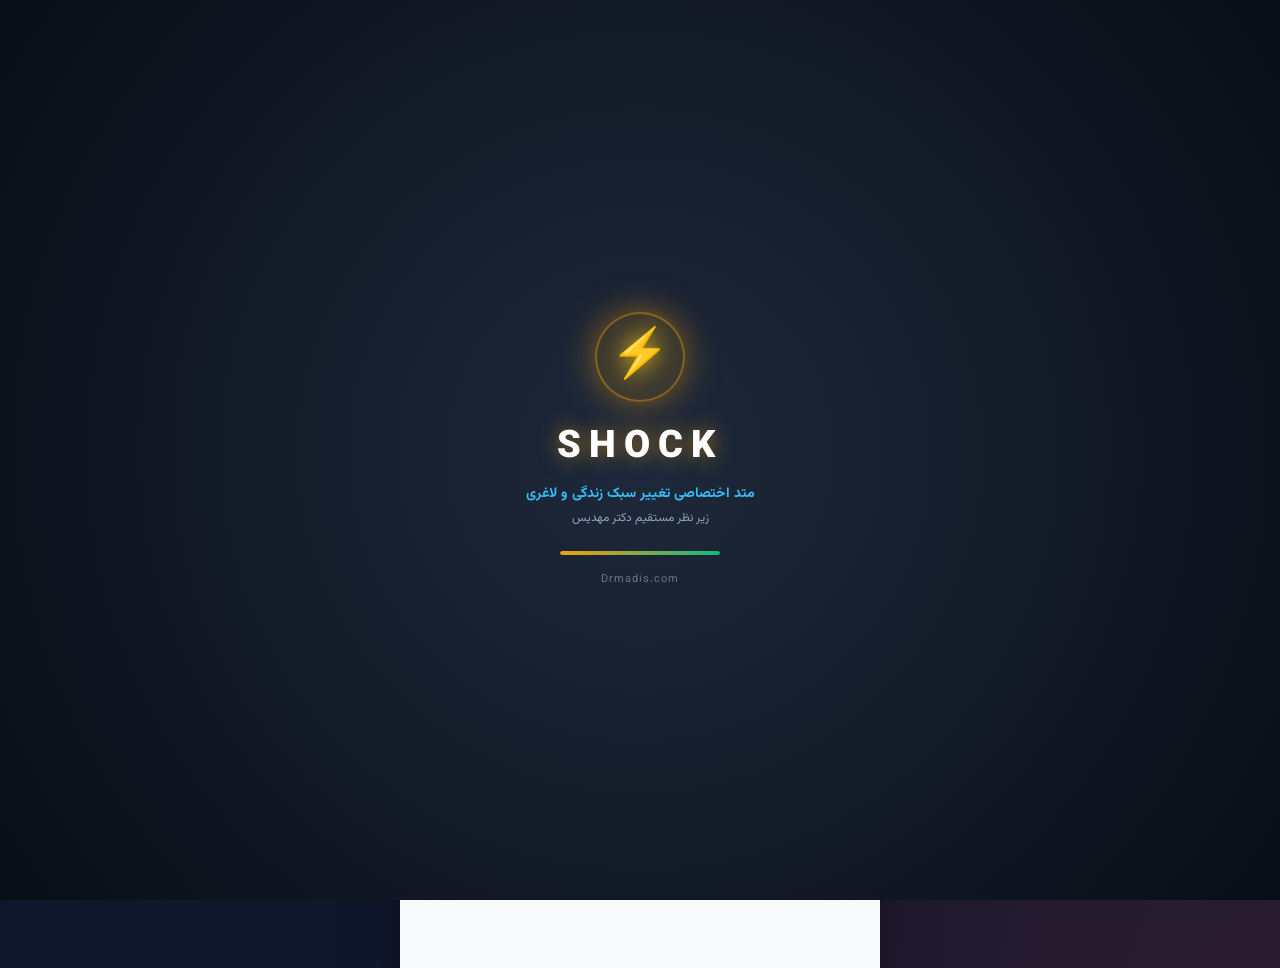
==== docs/index.html @ b29654d5 "first Demo Install" ====
<!DOCTYPE html>
<html lang="fa" dir="rtl">
<head>
  <meta charset="UTF-8">
  <meta name="viewport" content="width=device-width, initial-scale=1.0, maximum-scale=1.0, user-scalable=no">
  <title>Shock ⚡ | متد شوک لاغری دکتر مهدیس</title>
  <link rel="stylesheet" href="style.css">
  <link rel="manifest" href="manifest.json">
  <meta name="theme-color" content="#090d16">
  <meta name="apple-mobile-web-app-capable" content="yes">
  <meta name="apple-mobile-web-app-status-bar-style" content="black-translucent">
  <meta name="apple-mobile-web-app-title" content="Shock">
  <link rel="apple-touch-icon" href="icons/icon.svg">
  <link rel="icon" type="image/svg+xml" href="icons/icon.svg">
</head>
<body>

  <!-- Animated Splash Screen (Shock ⚡) -->
  <div id="splashScreen" class="splash-screen" onclick="dismissSplash()">
    <div class="splash-content">
      <div class="splash-bolt-glow">
        <div class="splash-bolt">⚡</div>
      </div>
      <h1 class="splash-title">SHOCK</h1>
      <p class="splash-subtitle">متد اختصاصی تغییر سبک زندگی و لاغری</p>
      <div class="splash-doctor">زیر نظر مستقیم دکتر مهدیس</div>
      
      <div class="splash-loader-bar">
        <div class="splash-loader-progress"></div>
      </div>
      <div class="splash-domain">Drmadis.com</div>
    </div>
  </div>

  <!-- Mock Push Notification Toast -->
  <div id="notifToast" class="notif-toast">
    <div class="notif-icon" id="notifIcon">⚡</div>
    <div>
      <div class="notif-title" id="notifTitle">یادآور متد شوک دکتر مهدیس</div>
      <div class="notif-body" id="notifBody">سلام عزیزم! ۱۵ دقیقه تا ناهار مونده، ۲ لیوان آب ولرم و ۴ دور تنفس مربعی یادت نره.</div>
    </div>
  </div>

  <div class="app-container">
    
    <!-- Top Header -->
    <header class="app-header">
      <div class="brand-wrapper">
        <div class="doctor-avatar-wrap" style="background: linear-gradient(135deg, #f59e0b, #10b981);">
          <div class="doctor-avatar" style="font-size: 22px; background: #090d16; color: #facc15;">⚡</div>
          <div class="online-dot"></div>
        </div>
        <div class="brand-text">
          <h1>متد شوک | دکتر مهدیس</h1>
          <p>Drmadis.com • لایف‌استایل و رژیم ۹۰ روزه</p>
        </div>
      </div>
      <div class="header-actions">
        <div class="streak-pill">
          <span>🔥</span>
          <span id="streakCount">۵ روز</span>
        </div>
        <a href="doctor.html" style="font-size: 11px; text-decoration: none; background: #090d16; color: #facc15; border: 1px solid #f59e0b; padding: 4px 8px; border-radius: 8px; font-weight: 700;">
          پنل پزشک ⚡
        </a>
      </div>
    </header>

    <!-- Main Views -->
    <main class="main-view">

      <!-- Install App Banner (PWA / Android) -->
      <div id="installAppBanner" style="display: none; background: linear-gradient(135deg, #090d16, #1e293b); border: 1px solid #f59e0b; color: white; padding: 12px 14px; border-radius: 14px; margin-bottom: 14px; align-items: center; justify-content: space-between; box-shadow: 0 4px 15px rgba(245, 158, 11, 0.2);">
        <div style="display: flex; align-items: center; gap: 10px;">
          <span style="font-size: 24px; filter: drop-shadow(0 0 6px #f59e0b);">⚡</span>
          <div>
            <div style="font-size: 13px; font-weight: 800; color: #fde047;">نصب اپلیکیشن Shock روی گوشی</div>
            <div style="font-size: 10px; opacity: 0.9;">دسترسی سریع، بدون نوار مرورگر و آفلاین</div>
          </div>
        </div>
        <button id="installAppBtn" style="background: linear-gradient(135deg, #f59e0b, #d97706); color: #090d16; border: none; padding: 7px 14px; border-radius: 8px; font-size: 12px; font-weight: 900; cursor: pointer; box-shadow: 0 2px 6px rgba(0,0,0,0.3);">
          نصب اپلیکیشن
        </button>
      </div>

      <!-- ================= TAB 1: TODAY'S PLAN (HABIT STACKING) ================= -->
      <section id="tab-today" class="tab-pane active">
        
        <!-- Day Selector Strip -->
        <div class="days-strip" id="daysStrip">
          <!-- Dynamically populated by JS -->
        </div>

        <!-- Technique Hero Card -->
        <div class="technique-hero">
          <div class="technique-tag">
            <span>✨ تکنیک روز <span id="currentDayNum">۱</span> از ۹۰</span>
            <span style="opacity: 0.6;">•</span>
            <span id="techniqueCategory">هیدراتاسیون و هضم</span>
          </div>
          <h2 class="technique-title" id="techniqueTitle">نوشیدن دو لیوان آب ولرم قبل از وعده اصلی</h2>
          
          <div class="doctor-quote-box">
            <span style="font-size: 16px; margin-left: 4px;">👩‍⚕️</span>
            <span id="doctorQuote">«سلام عزیزم، به سفر تغییر سبک زندگیت خیلی خوش اومدی! اولین تکنیک ساده‌ترین اما قدرتمندترین کاره: قبل از ناهار و شام دو لیوان آب بنوش تا معده آماده هضم سالم بشه.»</span>
          </div>

          <!-- Doctor Audio Player -->
          <div class="audio-card" id="audioCard">
            <button class="play-btn" id="playBtn" onclick="toggleAudio()">▶</button>
            <div class="waveform-mock">
              <div class="wave-bar"></div><div class="wave-bar"></div><div class="wave-bar"></div>
              <div class="wave-bar"></div><div class="wave-bar"></div><div class="wave-bar"></div>
              <div class="wave-bar"></div><div class="wave-bar"></div><div class="wave-bar"></div>
              <div class="wave-bar"></div><div class="wave-bar"></div><div class="wave-bar"></div>
              <div class="wave-bar"></div><div class="wave-bar"></div><div class="wave-bar"></div>
            </div>
            <div class="audio-time" id="audioTime">01:25</div>
          </div>
        </div>

        <!-- Habit Stacking Cumulative Checklist -->
        <div class="habit-stack-section">
          <div class="stack-header">
            <div class="stack-title">
              <span>🎯 وظایف انباشتی امروز</span>
            </div>
            <div class="stack-count" id="completedTasksRatio">۰ از ۱ انجام شده</div>
          </div>
          <p style="font-size: 12px; color: var(--text-muted); margin-bottom: 12px;">
            تکنیک‌های هر روز به روزهای قبل اضافه می‌شوند تا سبک زندگی ماندگار شکل بگیرد:
          </p>
          <div class="task-list" id="taskList">
            <!-- Dynamically populated tasks -->
          </div>
        </div>

        <!-- Water & Workout Trackers -->
        <div class="trackers-grid">
          <div class="tracker-card">
            <div class="tracker-header">
              <span class="tracker-name">💧 آب مصرفی</span>
              <span style="font-size: 11px; color: #0284c7;">هدف: ۸ لیوان</span>
            </div>
            <div class="tracker-val"><span id="waterCount">۳</span> / ۸ <small style="font-size: 12px; font-weight: normal;">لیوان</small></div>
            <div class="water-glasses" id="waterGlasses">
              <span class="glass-icon filled" onclick="setWater(1)">🥛</span>
              <span class="glass-icon filled" onclick="setWater(2)">🥛</span>
              <span class="glass-icon filled" onclick="setWater(3)">🥛</span>
              <span class="glass-icon" onclick="setWater(4)">🥛</span>
              <span class="glass-icon" onclick="setWater(5)">🥛</span>
              <span class="glass-icon" onclick="setWater(6)">🥛</span>
              <span class="glass-icon" onclick="setWater(7)">🥛</span>
              <span class="glass-icon" onclick="setWater(8)">🥛</span>
            </div>
            <button class="btn-sm-action" onclick="addWater()">+ نوشیدن یک لیوان دیگر</button>
          </div>

          <div class="tracker-card">
            <div class="tracker-header">
              <span class="tracker-name">🏃‍♀️ پیاده‌روی و تمرین</span>
              <span style="font-size: 11px; color: #16a34a;">هدف: ۳۰ دقیقه</span>
            </div>
            <div class="tracker-val"><span id="workoutMins">۲۰</span> / ۳۰ <small style="font-size: 12px; font-weight: normal;">دقیقه</small></div>
            <div style="background: #e2e8f0; height: 8px; border-radius: 4px; overflow: hidden; margin-bottom: 12px;">
              <div id="workoutProgressBar" style="width: 66%; height: 100%; background: #10b981; transition: width 0.3s;"></div>
            </div>
            <button class="btn-sm-action" onclick="addWorkout(10)">+ ثبت ۱۰ دقیقه ورزش</button>
          </div>
        </div>

        <!-- Homework & Task Card (If applicable for day) -->
        <div class="card" id="homeworkCard" style="display: none;">
          <div class="card-title">
            <span>📝 تکلیف تعاملی امروز</span>
            <span style="font-size: 11px; background: #fef3c7; color: #b45309; padding: 2px 8px; border-radius: 12px;">ارسال برای پزشک</span>
          </div>
          <p id="homeworkInstruction" style="font-size: 13px; color: var(--text-muted); line-height: 1.6; margin-bottom: 10px;"></p>
          <div class="form-group">
            <input type="text" id="homeworkInput" class="form-input" placeholder="پاسخ یا گزارش خود را اینجا بنویسید...">
          </div>
          <button class="btn-outline" onclick="submitHomework()">ارسال تکلیف برای خانم دکتر</button>
        </div>

      </section>

      <!-- ================= TAB 2: WAITING ROOM (6-24 HOURS) ================= -->
      <section id="tab-waiting" class="tab-pane">
        <div class="waiting-room-hero">
          <div style="font-size: 40px; margin-bottom: 8px;">🔬</div>
          <h2 style="font-size: 18px; font-weight: 800;">پرونده شما در صف بررسی خانم دکتر است</h2>
          <p style="font-size: 13px; opacity: 0.9; margin-top: 6px; line-height: 1.6;">
            برخلاف رژیم‌های رباتیک و بی‌کیفیت، رژیم اختصاصی شما بر اساس جواب آزمایش و ویژگی‌های هورمونی توسط شخص خانم دکتر تنظیم می‌شود.
          </p>
          
          <div class="waiting-clock" id="countdownClock">18:42:15</div>
          <div style="font-size: 12px; opacity: 0.85;">زمان تقریبی تا آماده‌سازی کامل رژیم غذایی و ورزشی</div>

          <div class="doctor-inspect-steps">
            <div class="step-indicator done">
              <div class="step-bullet">✓</div>
              <span>دریافت مشخصات بیومتریک و سابقه پزشکی</span>
            </div>
            <div class="step-indicator done">
              <div class="step-bullet">✓</div>
              <span>بررسی برگه آزمایش خون و فاکتورهای تیروئید و قند</span>
            </div>
            <div class="step-indicator active">
              <div class="step-bullet">⚙</div>
              <span>آنالیز عکس‌های قبل و فرم بدنی توسط پزشک</span>
            </div>
            <div class="step-indicator">
              <div class="step-bullet">⏳</div>
              <span>محاسبه دقیق درشت‌مغذی‌ها و تنظیم پلن غذایی اختصاصی</span>
            </div>
            <div class="step-indicator">
              <div class="step-bullet">⏳</div>
              <span>تایید نهایی و بارگذاری در پنل مراجع</span>
            </div>
          </div>
        </div>

        <div class="card">
          <div class="card-title">تست سریع در دمو (ویژه بررسی کارفرما)</div>
          <p style="font-size: 13px; color: var(--text-muted); line-height: 1.6; margin-bottom: 12px;">
            برای اینکه بتوانید فوراً خروجی تایید پزشک را تست کنید، می‌توانید از این دکمه شبیه‌ساز استفاده کنید:
          </p>
          <button class="btn-primary" onclick="simulateDoctorApproval()">
            ⚡ شبیه‌سازی تایید فوری رژیم توسط خانم دکتر
          </button>
        </div>
      </section>

      <!-- ================= TAB 3: MEDICAL INTAKE & 360 PHOTOS ================= -->
      <section id="tab-intake" class="tab-pane">
        <div class="card">
          <div class="card-title">
            <span>📋 پرونده پزشکی و آنالیز سلامت</span>
            <span style="font-size: 11px; color: var(--primary);">زیر نظر پزشک</span>
          </div>

          <form id="intakeForm" onsubmit="saveIntake(event)">
            <div style="display: grid; grid-template-columns: 1fr 1fr; gap: 10px;">
              <div class="form-group">
                <label class="form-label">قد (سانتی‌متر)</label>
                <input type="number" id="userHeight" class="form-input" value="168" required>
              </div>
              <div class="form-group">
                <label class="form-label">وزن فعلی (کیلوگرم)</label>
                <input type="number" id="userWeight" class="form-input" value="78" required>
              </div>
            </div>

            <div style="display: grid; grid-template-columns: 1fr 1fr; gap: 10px;">
              <div class="form-group">
                <label class="form-label">سن</label>
                <input type="number" id="userAge" class="form-input" value="31" required>
              </div>
              <div class="form-group">
                <label class="form-label">وزن هدف (کیلوگرم)</label>
                <input type="number" id="userTargetWeight" class="form-input" value="62" required>
              </div>
            </div>

            <div class="form-group">
              <label class="form-label">وضعیت چرخه قاعدگی بانوان</label>
              <select id="userMenstrual" class="form-select">
                <option value="regular">کاملاً منظم (۲۸ تا ۳۰ روزه)</option>
                <option value="irregular">نامنظم / با تاخیر</option>
                <option value="pco">دارای تنبلی تخمدان (PCOS)</option>
                <option value="menopause">یائسگی</option>
                <option value="male">مراجع آقا هستم</option>
              </select>
            </div>

            <div class="form-group">
              <label class="form-label">سابقه بیماری‌ها و حساسیت‌ها</label>
              <input type="text" id="userConditions" class="form-input" value="کم‌کاری تیروئید خفیف (لووتیروکسین)، بدون آلرژی غذایی">
            </div>

            <!-- Blood Test Upload -->
            <div class="form-group">
              <label class="form-label">💉 آپلود برگه آزمایش خون (الزامی جهت بررسی پزشک)</label>
              <div class="upload-zone" onclick="document.getElementById('bloodTestFile').click()">
                <div style="font-size: 28px; margin-bottom: 4px;">📑</div>
                <div style="font-size: 13px; font-weight: 700; color: var(--primary);">انتخاب تصویر یا فایل PDF آزمایش</div>
                <div style="font-size: 11px; color: var(--text-muted); margin-top: 4px;" id="bloodTestFilename">فایل بارگذاری شده: Azmayesh-Khon-Tir98.pdf (تایید شده)</div>
                <input type="file" id="bloodTestFile" style="display: none;" onchange="handleBloodTestUpload(event)">
              </div>
            </div>

            <!-- 360 Degree Progress Photos (4 Angles) -->
            <div class="form-group">
              <label class="form-label">📸 تصاویر وضعیت بدنی (۴ زاویه روبرو، پشت و نیم‌رخ‌ها)</label>
              <p style="font-size: 11px; color: var(--text-muted); margin-bottom: 8px;">
                این تصاویر صرفاً توسط خانم دکتر برای ارزیابی افتادگی و چربی موضعی مشاهده شده و کاملاً محرمانه است.
              </p>
              
              <div class="angles-grid">
                <div class="angle-box">
                  <div class="angle-title">۱. نمای روبرو (Front)</div>
                  <div class="angle-preview" onclick="selectAnglePhoto('front')">
                    <span id="preview-front">🧍‍♀️</span>
                  </div>
                </div>

                <div class="angle-box">
                  <div class="angle-title">۲. نیم‌رخ راست (Right)</div>
                  <div class="angle-preview" onclick="selectAnglePhoto('right')">
                    <span id="preview-right">🧍‍♀️</span>
                  </div>
                </div>

                <div class="angle-box">
                  <div class="angle-title">۳. نمای پشت (Back)</div>
                  <div class="angle-preview" onclick="selectAnglePhoto('back')">
                    <span id="preview-back">🧍‍♀️</span>
                  </div>
                </div>

                <div class="angle-box">
                  <div class="angle-title">۴. نیم‌رخ چپ (Left)</div>
                  <div class="angle-preview" onclick="selectAnglePhoto('left')">
                    <span id="preview-left">🧍‍♀️</span>
                  </div>
                </div>
              </div>
            </div>

            <button type="submit" class="btn-primary" style="margin-top: 14px;">
              💾 ذخیره پرونده و ارسال برای خانم دکتر
            </button>
          </form>
        </div>
      </section>

      <!-- ================= TAB 4: FOLLOW-UP SIMULATOR ================= -->
      <section id="tab-followup" class="tab-pane">
        <div class="card">
          <div class="card-title">
            <span>🔔 موتور فالوآپ و پیگیری هوشمند</span>
            <span style="font-size: 11px; color: #10b981;">نرخ پایبندی: ۹۳٪</span>
          </div>
          <p style="font-size: 13px; color: var(--text-muted); line-height: 1.6; margin-bottom: 14px;">
            همانطور که کارفرمای محترم تاکید کردند، عامل اصلی نتیجه‌گیری افراد در رژیم «فالوآپ و یادآوری منظم» است. در اینجا نمونه نوتیفیکیشن‌های روزانه طراحی شده را امتحان کنید:
          </p>

          <div style="display: flex; flex-direction: column; gap: 10px;">
            <button class="btn-outline" onclick="triggerMockNotification('water')">
              💧 شبیه‌ساز نوتیفیکیشن: «آب قبل از غذا رو خوردی؟»
            </button>
            <button class="btn-outline" onclick="triggerMockNotification('breath')">
              🧘‍♀️ شبیه‌ساز نوتیفیکیشن: «۴ دور تنفس مربعی برای آرامش»
            </button>
            <button class="btn-outline" onclick="triggerMockNotification('workout')">
              👟 شبیه‌ساز نوتیفیکیشن: «وقت ۲۰ دقیقه پیاده‌روی شادابه»
            </button>
            <button class="btn-outline" onclick="triggerMockNotification('cbt')">
              📝 شبیه‌ساز نوتیفیکیشن: «جدول مزایای لاغریت رو امروز خوندی؟»
            </button>
          </div>
        </div>

        <div class="card">
          <div class="card-title">تنظیمات کانال‌های اطلاع‌رسانی</div>
          <div style="display: flex; flex-direction: column; gap: 10px; font-size: 13px;">
            <label style="display: flex; align-items: center; gap: 8px;">
              <input type="checkbox" checked> دریافت پیامک سریع در صورت بسته بودن اپلیکیشن
            </label>
            <label style="display: flex; align-items: center; gap: 8px;">
              <input type="checkbox" checked> نوتیفیکیشن پوش مرورگر (Web Push)
            </label>
            <label style="display: flex; align-items: center; gap: 8px;">
              <input type="checkbox" checked> یادآوری ویس‌های انگیزشی صبحگاهی خانم دکتر
            </label>
          </div>
        </div>
      </section>

      <!-- ================= TAB 5: GAMIFICATION ================= -->
      <section id="tab-rewards" class="tab-pane">
        <div class="card" style="background: linear-gradient(135deg, #f59e0b, #d97706); color: white;">
          <div style="display: flex; justify-content: space-between; align-items: center;">
            <div>
              <div style="font-size: 12px; opacity: 0.9;">سطح انگیزه و سلامت شما</div>
              <div style="font-size: 20px; font-weight: 900; margin-top: 4px;">رهروی پراراده (سطح ۲)</div>
            </div>
            <div style="font-size: 36px;">🏆</div>
          </div>
          <div style="margin-top: 14px; background: rgba(0, 0, 0, 0.2); padding: 8px 12px; border-radius: 8px; font-size: 12px;">
            امتیاز فعلی شما: <strong id="userTotalXp">۳۵۰</strong> امتیاز (۱۵۰ امتیاز تا باز شدن مدال بعدی)
          </div>
        </div>

        <div class="card">
          <div class="card-title">نشان‌های افتخار و دستاوردها</div>
          <div class="badges-grid">
            <div class="badge-card unlocked">
              <div class="badge-icon">💧</div>
              <div class="badge-name">سفیر آب</div>
              <div class="badge-status">کسب شده ✓</div>
            </div>
            <div class="badge-card unlocked">
              <div class="badge-icon">🧘‍♀️</div>
              <div class="badge-name">تنفس آرام</div>
              <div class="badge-status">کسب شده ✓</div>
            </div>
            <div class="badge-card unlocked">
              <div class="badge-icon">🥗</div>
              <div class="badge-name">بشقاب سبز</div>
              <div class="badge-status">کسب شده ✓</div>
            </div>
            <div class="badge-card">
              <div class="badge-icon">🪑</div>
              <div class="badge-name">تمرکز نشسته</div>
              <div class="badge-status">در حال تکمیل</div>
            </div>
            <div class="badge-card">
              <div class="badge-icon">📝</div>
              <div class="badge-name">کارت مزایا</div>
              <div class="badge-status">قفل در روز ۵</div>
            </div>
            <div class="badge-card">
              <div class="badge-icon">🏅</div>
              <div class="badge-name">هفته اول طلایی</div>
              <div class="badge-status">قفل در روز ۷</div>
            </div>
          </div>
        </div>
      </section>

      <!-- ================= TAB 6: FRIENDLY CHAT ================= -->
      <section id="tab-chat" class="tab-pane">
        <div class="chat-window">
          <div style="padding: 10px 14px; background: white; border-bottom: 1px solid var(--border); display: flex; align-items: center; gap: 10px;">
            <div style="width: 32px; height: 32px; border-radius: 50%; background: #e0f2fe; display: flex; align-items: center; justify-content: center; font-size: 16px;">👩‍⚕️</div>
            <div>
              <div style="font-size: 13px; font-weight: 700;">دستیار و مشاور خانم دکتر</div>
              <div style="font-size: 10px; color: #10b981;">پاسخگوی شما مثل یک دوست صمیمی</div>
            </div>
          </div>

          <div class="chat-messages" id="chatMessages">
            <div class="chat-bubble doctor">
              سلام دوست من! خسته نباشی. من و خانم دکتر اینجاییم تا هر سوال یا چالشی توی رژیم و تکنیک‌های روزت داری رو با هم حل کنیم. امروز چطور پیش رفت؟
            </div>
            <div class="chat-bubble user">
              سلام خانم دکتر، تکنیک تنفس مربعی قبل از ناهار واقعا استرسم رو کم کرد. فقط سر کار گاهی یادم میره آب بخورم.
            </div>
            <div class="chat-bubble doctor">
              آفرین به همتت! دقیقاً به همین خاطر روی گوشیت نوتیف یادآوری فرستادیم. بطری آب رو همیشه روی میز جلو چشمت بذار تا عادتت تثبیت بشه. عکس ناهارت رو هم بفرست تا بشقابت رو ببینم ❤️
            </div>
          </div>

          <div class="chat-input-bar">
            <input type="text" id="chatInput" class="chat-input" placeholder="پیام یا سوالت رو اینجا بنویس..." onkeypress="handleChatEnter(event)">
            <button class="chat-send-btn" onclick="sendChatMessage()">➤</button>
          </div>
        </div>
      </section>

    </main>

    <!-- Bottom Navigation Bar -->
    <nav class="app-nav">
      <button class="nav-item active" onclick="switchTab('tab-today', this)">
        <span class="icon">🏠</span>
        <span>برنامه امروز</span>
      </button>
      <button class="nav-item" onclick="switchTab('tab-waiting', this)">
        <span class="icon">⏳</span>
        <span>صف پزشک</span>
        <span class="nav-badge"></span>
      </button>
      <button class="nav-item" onclick="switchTab('tab-intake', this)">
        <span class="icon">📋</span>
        <span>پرونده سلامت</span>
      </button>
      <button class="nav-item" onclick="switchTab('tab-followup', this)">
        <span class="icon">🔔</span>
        <span>فالوآپ‌ها</span>
      </button>
      <button class="nav-item" onclick="switchTab('tab-rewards', this)">
        <span class="icon">🏆</span>
        <span>دستاوردها</span>
      </button>
      <button class="nav-item" onclick="switchTab('tab-chat', this)">
        <span class="icon">💬</span>
        <span>چت همراه</span>
      </button>
    </nav>

  </div>

  <script src="app.js"></script>
</body>
</html>
---- docs/style.css ----
/* Modern Clinical Wellness Design System - Persian RTL Mobile & Desktop */
@import url('https://fonts.googleapis.com/css2?family=Vazirmatn:wght@300;400;500;600;700;800;900&display=swap');

:root {
  --primary: #0d9488;
  --primary-dark: #0f766e;
  --primary-light: #ccfbf1;
  --accent: #f43f5e;
  --accent-light: #ffe4e6;
  --gold: #f59e0b;
  --gold-light: #fef3c7;
  --bg-main: #f8fafc;
  --surface: #ffffff;
  --surface-alt: #f1f5f9;
  --text-main: #0f172a;
  --text-muted: #64748b;
  --text-light: #94a3b8;
  --border: #e2e8f0;
  --shadow-sm: 0 1px 2px 0 rgb(0 0 0 / 0.05);
  --shadow-md: 0 4px 6px -1px rgb(0 0 0 / 0.1), 0 2px 4px -2px rgb(0 0 0 / 0.1);
  --shadow-lg: 0 10px 15px -3px rgb(0 0 0 / 0.1), 0 4px 6px -4px rgb(0 0 0 / 0.1);
  --shadow-glow: 0 10px 25px -5px rgba(13, 148, 136, 0.25);
  --radius-sm: 8px;
  --radius-md: 14px;
  --radius-lg: 20px;
  --radius-full: 9999px;
  --transition: all 0.25s cubic-bezier(0.4, 0, 0.2, 1);
}

* {
  box-sizing: border-box;
  margin: 0;
  padding: 0;
  font-family: 'Vazirmatn', -apple-system, BlinkMacSystemFont, 'Segoe UI', Roboto, sans-serif;
  -webkit-tap-highlight-color: transparent;
}

body {
  direction: rtl;
  background: #0f172a;
  color: var(--text-main);
  min-height: 100vh;
  display: flex;
  justify-content: center;
  align-items: stretch;
  background-image: radial-gradient(at 0% 0%, rgba(13, 148, 136, 0.18) 0px, transparent 50%),
                    radial-gradient(at 100% 100%, rgba(244, 63, 94, 0.12) 0px, transparent 50%);
}

/* App Container (Smartphone Frame on Desktop, Full on Mobile) */
.app-container {
  width: 100%;
  max-width: 480px;
  background: var(--bg-main);
  min-height: 100vh;
  display: flex;
  flex-direction: column;
  position: relative;
  box-shadow: 0 25px 50px -12px rgba(0, 0, 0, 0.5);
  overflow-x: hidden;
}

/* Header */
.app-header {
  background: var(--surface);
  padding: 16px 20px;
  display: flex;
  align-items: center;
  justify-content: space-between;
  border-bottom: 1px solid var(--border);
  position: sticky;
  top: 0;
  z-index: 50;
  backdrop-filter: blur(10px);
  background-color: rgba(255, 255, 255, 0.95);
}

.brand-wrapper {
  display: flex;
  align-items: center;
  gap: 12px;
}

.doctor-avatar-wrap {
  position: relative;
  width: 46px;
  height: 46px;
  border-radius: var(--radius-full);
  background: linear-gradient(135deg, var(--primary), var(--accent));
  padding: 2px;
}

.doctor-avatar {
  width: 100%;
  height: 100%;
  border-radius: var(--radius-full);
  background: #ffffff;
  display: flex;
  align-items: center;
  justify-content: center;
  font-size: 22px;
  overflow: hidden;
}

.doctor-avatar img {
  width: 100%;
  height: 100%;
  object-fit: cover;
}

.online-dot {
  position: absolute;
  bottom: 0;
  right: 0;
  width: 12px;
  height: 12px;
  background: #10b981;
  border: 2px solid white;
  border-radius: var(--radius-full);
}

.brand-text h1 {
  font-size: 15px;
  font-weight: 800;
  color: var(--text-main);
}

.brand-text p {
  font-size: 11px;
  color: var(--primary);
  font-weight: 600;
}

.header-actions {
  display: flex;
  align-items: center;
  gap: 8px;
}

.streak-pill {
  display: flex;
  align-items: center;
  gap: 6px;
  background: var(--gold-light);
  color: #b45309;
  padding: 6px 12px;
  border-radius: var(--radius-full);
  font-size: 12px;
  font-weight: 700;
  box-shadow: var(--shadow-sm);
}

/* Navigation Tabs */
.app-nav {
  position: fixed;
  bottom: 0;
  width: 100%;
  max-width: 480px;
  background: var(--surface);
  border-top: 1px solid var(--border);
  display: flex;
  justify-content: space-around;
  padding: 8px 10px 14px;
  z-index: 50;
  box-shadow: 0 -4px 12px rgba(0, 0, 0, 0.05);
}

.nav-item {
  display: flex;
  flex-direction: column;
  align-items: center;
  gap: 4px;
  background: none;
  border: none;
  color: var(--text-muted);
  font-size: 11px;
  font-weight: 600;
  cursor: pointer;
  padding: 6px 10px;
  border-radius: var(--radius-md);
  transition: var(--transition);
  position: relative;
}

.nav-item .icon {
  font-size: 20px;
  transition: var(--transition);
}

.nav-item.active {
  color: var(--primary);
}

.nav-item.active .icon {
  transform: translateY(-2px) scale(1.1);
}

.nav-badge {
  position: absolute;
  top: 4px;
  left: 8px;
  width: 8px;
  height: 8px;
  background: var(--accent);
  border-radius: var(--radius-full);
}

/* Main Content Area */
.main-view {
  flex: 1;
  padding: 16px 18px 90px;
  overflow-y: auto;
}

.tab-pane {
  display: none;
  animation: fadeIn 0.3s ease-out;
}

.tab-pane.active {
  display: block;
}

@keyframes fadeIn {
  from { opacity: 0; transform: translateY(6px); }
  to { opacity: 1; transform: translateY(0); }
}

/* Card Components */
.card {
  background: var(--surface);
  border-radius: var(--radius-lg);
  padding: 18px;
  margin-bottom: 16px;
  border: 1px solid var(--border);
  box-shadow: var(--shadow-sm);
  transition: var(--transition);
}

.card:hover {
  box-shadow: var(--shadow-md);
}

.card-title {
  font-size: 15px;
  font-weight: 800;
  color: var(--text-main);
  display: flex;
  align-items: center;
  justify-content: space-between;
  margin-bottom: 12px;
}

/* Day Selector Strip */
.days-strip {
  display: flex;
  gap: 10px;
  overflow-x: auto;
  padding: 6px 2px 14px;
  scrollbar-width: none;
}

.days-strip::-webkit-scrollbar {
  display: none;
}

.day-chip {
  flex: 0 0 62px;
  background: var(--surface);
  border: 1px solid var(--border);
  border-radius: var(--radius-md);
  padding: 10px 4px;
  text-align: center;
  cursor: pointer;
  transition: var(--transition);
  box-shadow: var(--shadow-sm);
}

.day-chip .chip-label {
  font-size: 11px;
  color: var(--text-muted);
  display: block;
}

.day-chip .chip-num {
  font-size: 18px;
  font-weight: 800;
  color: var(--text-main);
  margin-top: 2px;
  display: block;
}

.day-chip.active {
  background: var(--primary);
  border-color: var(--primary);
  color: white;
  box-shadow: var(--shadow-glow);
  transform: translateY(-2px);
}

.day-chip.active .chip-label,
.day-chip.active .chip-num {
  color: white;
}

.day-chip.completed .chip-num {
  color: #10b981;
}

/* Voice & Technique Hero Card */
.technique-hero {
  background: linear-gradient(145deg, #0f766e, #134e4a);
  color: white;
  border-radius: var(--radius-lg);
  padding: 20px;
  margin-bottom: 18px;
  position: relative;
  overflow: hidden;
  box-shadow: var(--shadow-glow);
}

.technique-hero::after {
  content: '';
  position: absolute;
  top: -40px;
  left: -40px;
  width: 140px;
  height: 140px;
  background: rgba(255, 255, 255, 0.08);
  border-radius: var(--radius-full);
}

.technique-tag {
  display: inline-flex;
  align-items: center;
  gap: 6px;
  background: rgba(255, 255, 255, 0.16);
  padding: 4px 10px;
  border-radius: var(--radius-full);
  font-size: 11px;
  font-weight: 600;
  margin-bottom: 10px;
}

.technique-title {
  font-size: 18px;
  font-weight: 800;
  line-height: 1.4;
  margin-bottom: 8px;
}

.doctor-quote-box {
  background: rgba(0, 0, 0, 0.2);
  border-right: 3px solid #f43f5e;
  border-radius: var(--radius-sm);
  padding: 10px 12px;
  font-size: 13px;
  line-height: 1.6;
  margin: 12px 0;
  color: #f1f5f9;
}

/* Audio Player */
.audio-card {
  background: rgba(255, 255, 255, 0.12);
  border-radius: var(--radius-md);
  padding: 10px 14px;
  display: flex;
  align-items: center;
  gap: 12px;
  margin-top: 12px;
  backdrop-filter: blur(5px);
}

.play-btn {
  width: 42px;
  height: 42px;
  border-radius: var(--radius-full);
  background: #ffffff;
  color: var(--primary-dark);
  border: none;
  display: flex;
  align-items: center;
  justify-content: center;
  font-size: 18px;
  cursor: pointer;
  box-shadow: 0 4px 10px rgba(0, 0, 0, 0.2);
  transition: var(--transition);
  flex-shrink: 0;
}

.play-btn:hover {
  transform: scale(1.05);
}

.waveform-mock {
  flex: 1;
  display: flex;
  align-items: center;
  gap: 3px;
  height: 24px;
}

.wave-bar {
  flex: 1;
  background: rgba(255, 255, 255, 0.5);
  border-radius: 4px;
  height: 30%;
  animation: wave 1.2s ease-in-out infinite alternate;
}

.audio-card.playing .wave-bar {
  background: #f43f5e;
}

.audio-card.playing .wave-bar:nth-child(2n) { height: 70%; }
.audio-card.playing .wave-bar:nth-child(3n) { height: 100%; }
.audio-card.playing .wave-bar:nth-child(4n) { height: 40%; }

.audio-time {
  font-size: 11px;
  color: #e2e8f0;
  font-weight: 600;
  direction: ltr;
}

/* Habit Stacking Checklist */
.habit-stack-section {
  background: var(--surface);
  border-radius: var(--radius-lg);
  padding: 18px;
  margin-bottom: 18px;
  border: 1px solid var(--border);
}

.stack-header {
  display: flex;
  align-items: center;
  justify-content: space-between;
  margin-bottom: 14px;
}

.stack-title {
  font-size: 15px;
  font-weight: 800;
  color: var(--text-main);
  display: flex;
  align-items: center;
  gap: 6px;
}

.stack-count {
  font-size: 11px;
  font-weight: 700;
  background: var(--primary-light);
  color: var(--primary-dark);
  padding: 4px 8px;
  border-radius: var(--radius-full);
}

.task-list {
  display: flex;
  flex-direction: column;
  gap: 10px;
}

.task-item {
  display: flex;
  align-items: center;
  gap: 12px;
  padding: 12px;
  border-radius: var(--radius-md);
  border: 1px solid var(--border);
  background: var(--surface-alt);
  transition: var(--transition);
  cursor: pointer;
  user-select: none;
}

.task-item.checked {
  background: #f0fdf4;
  border-color: #86efac;
}

.task-item.checked .task-label {
  text-decoration: line-through;
  color: var(--text-muted);
}

.task-checkbox {
  width: 22px;
  height: 22px;
  border-radius: 6px;
  border: 2px solid #cbd5e1;
  display: flex;
  align-items: center;
  justify-content: center;
  background: white;
  transition: var(--transition);
  font-size: 14px;
  color: transparent;
  flex-shrink: 0;
}

.task-item.checked .task-checkbox {
  background: #10b981;
  border-color: #10b981;
  color: white;
}

.task-content {
  flex: 1;
}

.task-label {
  font-size: 13px;
  font-weight: 600;
  color: var(--text-main);
  line-height: 1.4;
}

.task-sub {
  font-size: 11px;
  color: var(--text-muted);
  margin-top: 2px;
}

/* Water & Activity Tracker */
.trackers-grid {
  display: grid;
  grid-template-columns: 1fr 1fr;
  gap: 12px;
  margin-bottom: 18px;
}

.tracker-card {
  background: var(--surface);
  border-radius: var(--radius-lg);
  padding: 16px;
  border: 1px solid var(--border);
  box-shadow: var(--shadow-sm);
  display: flex;
  flex-direction: column;
  justify-content: space-between;
}

.tracker-header {
  display: flex;
  align-items: center;
  justify-content: space-between;
  margin-bottom: 8px;
}

.tracker-name {
  font-size: 13px;
  font-weight: 700;
  color: var(--text-muted);
}

.tracker-val {
  font-size: 20px;
  font-weight: 900;
  color: var(--text-main);
  margin-bottom: 8px;
}

.water-glasses {
  display: flex;
  gap: 4px;
  flex-wrap: wrap;
  margin-bottom: 10px;
}

.glass-icon {
  font-size: 16px;
  opacity: 0.25;
  cursor: pointer;
  transition: var(--transition);
}

.glass-icon.filled {
  opacity: 1;
  filter: drop-shadow(0 2px 4px rgba(14, 165, 233, 0.4));
}

.btn-sm-action {
  background: var(--primary-light);
  color: var(--primary-dark);
  border: none;
  padding: 6px;
  border-radius: var(--radius-sm);
  font-size: 11px;
  font-weight: 700;
  cursor: pointer;
  transition: var(--transition);
}

.btn-sm-action:hover {
  background: var(--primary);
  color: white;
}

/* Waiting Room Banner (6 to 24 Hours) */
.waiting-room-hero {
  background: linear-gradient(135deg, #4338ca, #6366f1);
  color: white;
  border-radius: var(--radius-lg);
  padding: 24px;
  text-align: center;
  box-shadow: var(--shadow-lg);
  margin-bottom: 18px;
  position: relative;
  overflow: hidden;
}

.waiting-clock {
  font-size: 32px;
  font-weight: 900;
  letter-spacing: 2px;
  margin: 14px 0 6px;
  font-family: monospace;
  direction: ltr;
  display: inline-block;
  background: rgba(0, 0, 0, 0.25);
  padding: 8px 18px;
  border-radius: var(--radius-md);
  box-shadow: inset 0 2px 4px rgba(0,0,0,0.3);
}

.doctor-inspect-steps {
  margin-top: 16px;
  display: flex;
  flex-direction: column;
  gap: 8px;
  text-align: right;
  background: rgba(255, 255, 255, 0.12);
  padding: 14px;
  border-radius: var(--radius-md);
}

.step-indicator {
  display: flex;
  align-items: center;
  gap: 10px;
  font-size: 12px;
}

.step-bullet {
  width: 18px;
  height: 18px;
  border-radius: var(--radius-full);
  display: flex;
  align-items: center;
  justify-content: center;
  font-size: 10px;
  font-weight: 800;
  background: rgba(255, 255, 255, 0.3);
}

.step-indicator.done .step-bullet {
  background: #10b981;
  color: white;
}

.step-indicator.active .step-bullet {
  background: #f59e0b;
  color: white;
  animation: pulse 1.5s infinite;
}

@keyframes pulse {
  0% { transform: scale(1); }
  50% { transform: scale(1.15); }
  100% { transform: scale(1); }
}

/* Forms & Inputs */
.form-group {
  margin-bottom: 14px;
}

.form-label {
  display: block;
  font-size: 13px;
  font-weight: 700;
  color: var(--text-main);
  margin-bottom: 6px;
}

.form-input, .form-select, .form-textarea {
  width: 100%;
  padding: 10px 14px;
  border-radius: var(--radius-md);
  border: 1px solid var(--border);
  background: var(--surface);
  font-size: 14px;
  color: var(--text-main);
  outline: none;
  transition: var(--transition);
}

.form-input:focus, .form-select:focus, .form-textarea:focus {
  border-color: var(--primary);
  box-shadow: 0 0 0 3px rgba(13, 148, 136, 0.15);
}

.upload-zone {
  border: 2px dashed #cbd5e1;
  border-radius: var(--radius-md);
  padding: 18px;
  text-align: center;
  cursor: pointer;
  background: var(--surface-alt);
  transition: var(--transition);
}

.upload-zone:hover {
  border-color: var(--primary);
  background: var(--primary-light);
}

.angles-grid {
  display: grid;
  grid-template-columns: repeat(2, 1fr);
  gap: 10px;
  margin-top: 10px;
}

.angle-box {
  background: white;
  border: 1px solid var(--border);
  border-radius: var(--radius-md);
  padding: 10px;
  text-align: center;
}

.angle-title {
  font-size: 12px;
  font-weight: 700;
  color: var(--text-muted);
  margin-bottom: 6px;
}

.angle-preview {
  height: 90px;
  background: #f8fafc;
  border-radius: var(--radius-sm);
  display: flex;
  flex-direction: column;
  align-items: center;
  justify-content: center;
  font-size: 26px;
  color: #94a3b8;
  cursor: pointer;
  border: 1px dashed #cbd5e1;
  overflow: hidden;
  position: relative;
}

.angle-preview img {
  width: 100%;
  height: 100%;
  object-fit: cover;
}

/* Chat Module */
.chat-window {
  display: flex;
  flex-direction: column;
  height: calc(100vh - 200px);
  background: var(--surface);
  border-radius: var(--radius-lg);
  border: 1px solid var(--border);
  overflow: hidden;
}

.chat-messages {
  flex: 1;
  padding: 14px;
  overflow-y: auto;
  display: flex;
  flex-direction: column;
  gap: 12px;
  background: #f8fafc;
}

.chat-bubble {
  max-width: 82%;
  padding: 10px 14px;
  border-radius: 16px;
  font-size: 13px;
  line-height: 1.5;
  position: relative;
  word-break: break-word;
}

.chat-bubble.doctor {
  align-self: flex-start;
  background: white;
  color: var(--text-main);
  border-bottom-right-radius: 4px;
  box-shadow: var(--shadow-sm);
  border: 1px solid var(--border);
}

.chat-bubble.user {
  align-self: flex-end;
  background: var(--primary);
  color: white;
  border-bottom-left-radius: 4px;
}

.chat-input-bar {
  display: flex;
  align-items: center;
  gap: 8px;
  padding: 10px 12px;
  background: white;
  border-top: 1px solid var(--border);
}

.chat-input {
  flex: 1;
  border: 1px solid var(--border);
  padding: 8px 12px;
  border-radius: var(--radius-full);
  outline: none;
  font-size: 13px;
}

.chat-send-btn {
  background: var(--primary);
  color: white;
  border: none;
  width: 36px;
  height: 36px;
  border-radius: var(--radius-full);
  display: flex;
  align-items: center;
  justify-content: center;
  cursor: pointer;
  font-size: 16px;
}

/* Notification Follow-up Simulation Bar */
.notif-toast {
  position: fixed;
  top: 70px;
  left: 50%;
  transform: translateX(-50%) translateY(-100px);
  max-width: 440px;
  width: 90%;
  background: rgba(15, 23, 42, 0.95);
  color: white;
  padding: 14px 18px;
  border-radius: var(--radius-lg);
  box-shadow: 0 20px 25px -5px rgba(0,0,0,0.4);
  display: flex;
  align-items: center;
  gap: 12px;
  z-index: 100;
  transition: transform 0.4s cubic-bezier(0.16, 1, 0.3, 1);
  border: 1px solid rgba(255, 255, 255, 0.15);
  backdrop-filter: blur(8px);
}

.notif-toast.show {
  transform: translateX(-50%) translateY(0);
}

.notif-icon {
  font-size: 26px;
}

.notif-title {
  font-size: 13px;
  font-weight: 800;
  color: #38bdf8;
}

.notif-body {
  font-size: 12px;
  color: #e2e8f0;
  margin-top: 2px;
}

/* Buttons */
.btn-primary {
  width: 100%;
  background: linear-gradient(135deg, var(--primary), var(--primary-dark));
  color: white;
  border: none;
  padding: 12px 18px;
  border-radius: var(--radius-md);
  font-size: 14px;
  font-weight: 700;
  cursor: pointer;
  box-shadow: var(--shadow-glow);
  transition: var(--transition);
  display: flex;
  align-items: center;
  justify-content: center;
  gap: 8px;
}

.btn-primary:hover {
  transform: translateY(-1px);
  filter: brightness(1.05);
}

.btn-outline {
  width: 100%;
  background: transparent;
  color: var(--primary);
  border: 1.5px solid var(--primary);
  padding: 10px 16px;
  border-radius: var(--radius-md);
  font-size: 13px;
  font-weight: 700;
  cursor: pointer;
  transition: var(--transition);
}

.btn-outline:hover {
  background: var(--primary-light);
}

/* Gamification Grid */
.badges-grid {
  display: grid;
  grid-template-columns: repeat(3, 1fr);
  gap: 10px;
}

.badge-card {
  background: var(--surface);
  border: 1px solid var(--border);
  border-radius: var(--radius-md);
  padding: 12px 8px;
  text-align: center;
  box-shadow: var(--shadow-sm);
}

.badge-icon {
  font-size: 28px;
  margin-bottom: 4px;
}

.badge-name {
  font-size: 11px;
  font-weight: 700;
  color: var(--text-main);
}

.badge-status {
  font-size: 9px;
  color: var(--text-muted);
  margin-top: 2px;
}

.badge-card.unlocked {
  border-color: #f59e0b;
  background: #fffbeb;
}



/* Splash Screen (Shock ⚡) */
.splash-screen {
  position: fixed;
  inset: 0;
  background: radial-gradient(circle at center, #1e293b 0%, #090d16 100%);
  z-index: 9999;
  display: flex;
  align-items: center;
  justify-content: center;
  transition: opacity 0.5s ease, visibility 0.5s ease;
}

.splash-screen.fade-out {
  opacity: 0;
  visibility: hidden;
  pointer-events: none;
}

.splash-content {
  text-align: center;
  color: white;
  padding: 24px;
  display: flex;
  flex-direction: column;
  align-items: center;
}

.splash-bolt-glow {
  width: 90px;
  height: 90px;
  border-radius: 50%;
  background: rgba(245, 158, 11, 0.15);
  border: 2px solid rgba(245, 158, 11, 0.4);
  display: flex;
  align-items: center;
  justify-content: center;
  box-shadow: 0 0 35px rgba(245, 158, 11, 0.5);
  animation: boltPulse 1.6s infinite alternate;
  margin-bottom: 16px;
}

.splash-bolt {
  font-size: 48px;
  filter: drop-shadow(0 0 12px #facc15);
}

@keyframes boltPulse {
  0% { transform: scale(0.95); box-shadow: 0 0 20px rgba(245, 158, 11, 0.4); }
  100% { transform: scale(1.08); box-shadow: 0 0 45px rgba(245, 158, 11, 0.8); }
}

.splash-title {
  font-size: 38px;
  font-weight: 900;
  letter-spacing: 8px;
  color: #ffffff;
  text-shadow: 0 0 20px rgba(245, 158, 11, 0.6);
  margin-bottom: 6px;
}

.splash-subtitle {
  font-size: 14px;
  font-weight: 700;
  color: #38bdf8;
  margin-bottom: 4px;
}

.splash-doctor {
  font-size: 12px;
  color: #94a3b8;
  margin-bottom: 24px;
}

.splash-loader-bar {
  width: 160px;
  height: 4px;
  background: rgba(255, 255, 255, 0.15);
  border-radius: 4px;
  overflow: hidden;
  margin-bottom: 16px;
}

.splash-loader-progress {
  width: 0%;
  height: 100%;
  background: linear-gradient(90deg, #f59e0b, #10b981);
  border-radius: 4px;
  animation: splashLoad 1.6s cubic-bezier(0.4, 0, 0.2, 1) forwards;
}

@keyframes splashLoad {
  0% { width: 0%; }
  50% { width: 70%; }
  100% { width: 100%; }
}

.splash-domain {
  font-size: 11px;
  color: #64748b;
  letter-spacing: 1px;
}
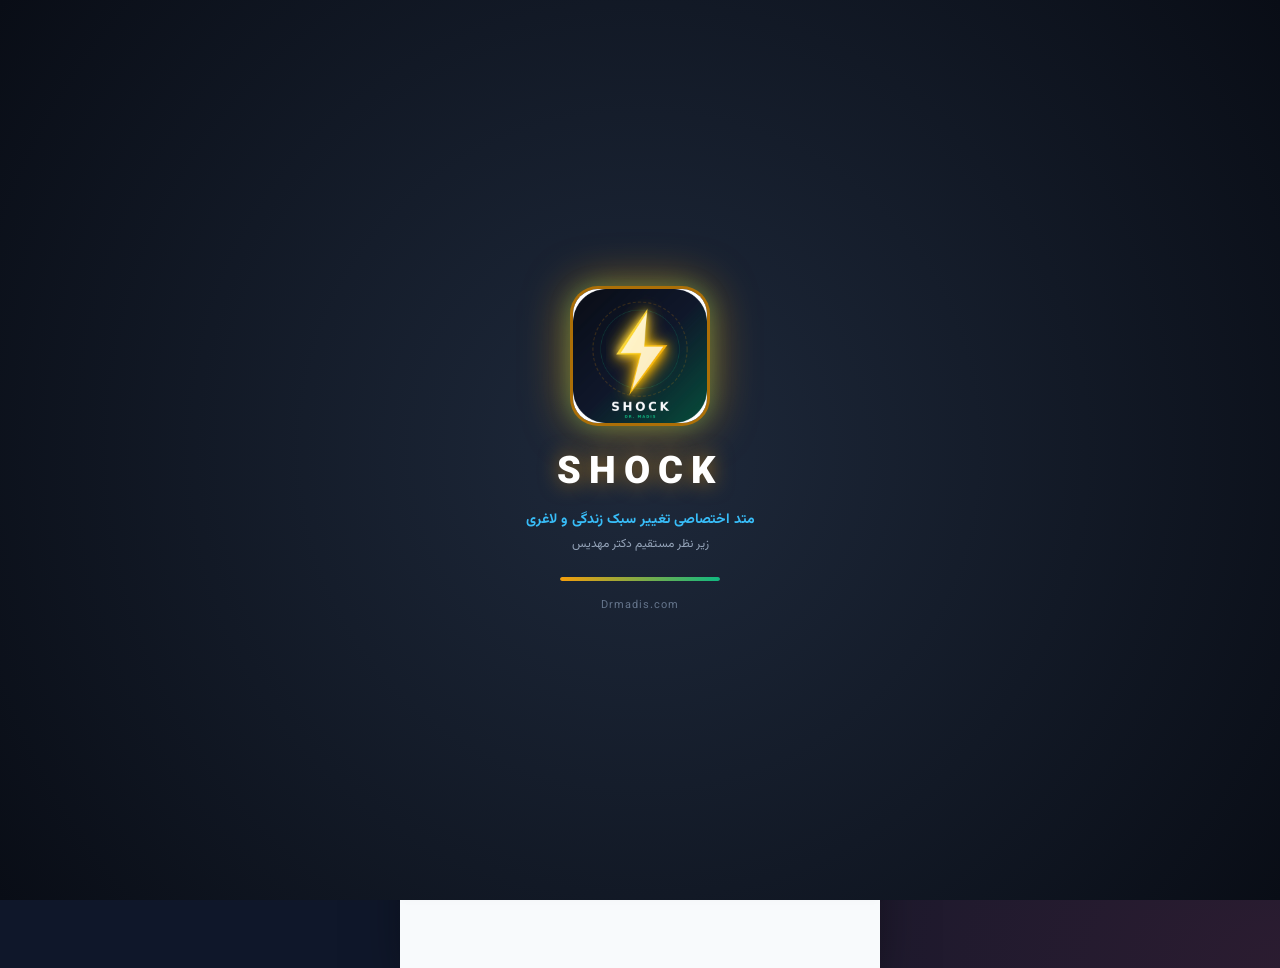
==== commit 602a9804: "update" ====
--- a/docs/index.html
+++ b/docs/index.html
@@ -10,16 +10,17 @@
   <meta name="apple-mobile-web-app-capable" content="yes">
   <meta name="apple-mobile-web-app-status-bar-style" content="black-translucent">
   <meta name="apple-mobile-web-app-title" content="Shock">
-  <link rel="apple-touch-icon" href="icons/icon.svg">
-  <link rel="icon" type="image/svg+xml" href="icons/icon.svg">
+  <link rel="apple-touch-icon" href="icons/shock.jpg">
+  <link rel="icon" type="image/jpeg" href="icons/shock.jpg">
+  <link rel="shortcut icon" href="icons/shock.jpg">
 </head>
 <body>
 
-  <!-- Animated Splash Screen (Shock ⚡) -->
+  <!-- Animated Splash Screen with shock.jpg -->
   <div id="splashScreen" class="splash-screen" onclick="dismissSplash()">
     <div class="splash-content">
-      <div class="splash-bolt-glow">
-        <div class="splash-bolt">⚡</div>
+      <div class="splash-image-wrapper">
+        <img src="icons/shock.jpg" alt="Shock ⚡" class="splash-image">
       </div>
       <h1 class="splash-title">SHOCK</h1>
       <p class="splash-subtitle">متد اختصاصی تغییر سبک زندگی و لاغری</p>
@@ -47,7 +48,9 @@
     <header class="app-header">
       <div class="brand-wrapper">
         <div class="doctor-avatar-wrap" style="background: linear-gradient(135deg, #f59e0b, #10b981);">
-          <div class="doctor-avatar" style="font-size: 22px; background: #090d16; color: #facc15;">⚡</div>
+          <div class="doctor-avatar" style="overflow: hidden; background: #090d16;">
+            <img src="icons/shock.jpg" alt="Shock" style="width:100%;height:100%;object-fit:cover;">
+          </div>
           <div class="online-dot"></div>
         </div>
         <div class="brand-text">
@@ -56,10 +59,10 @@
         </div>
       </div>
       <div class="header-actions">
-        <div class="streak-pill">
-          <span>🔥</span>
-          <span id="streakCount">۵ روز</span>
-        </div>
+        <a href="download.html" style="font-size: 11px; text-decoration: none; background: linear-gradient(135deg, #f59e0b, #d97706); color: #090d16; padding: 4px 8px; border-radius: 8px; font-weight: 800; display: inline-flex; align-items: center; gap: 3px;">
+          <span>📥</span>
+          <span>دانلود APK</span>
+        </a>
         <a href="doctor.html" style="font-size: 11px; text-decoration: none; background: #090d16; color: #facc15; border: 1px solid #f59e0b; padding: 4px 8px; border-radius: 8px; font-weight: 700;">
           پنل پزشک ⚡
         </a>
@@ -78,9 +81,14 @@
             <div style="font-size: 10px; opacity: 0.9;">دسترسی سریع، بدون نوار مرورگر و آفلاین</div>
           </div>
         </div>
-        <button id="installAppBtn" style="background: linear-gradient(135deg, #f59e0b, #d97706); color: #090d16; border: none; padding: 7px 14px; border-radius: 8px; font-size: 12px; font-weight: 900; cursor: pointer; box-shadow: 0 2px 6px rgba(0,0,0,0.3);">
-          نصب اپلیکیشن
-        </button>
+        <div style="display: flex; gap: 6px;">
+          <button id="installAppBtn" style="background: linear-gradient(135deg, #f59e0b, #d97706); color: #090d16; border: none; padding: 7px 12px; border-radius: 8px; font-size: 11px; font-weight: 900; cursor: pointer; box-shadow: 0 2px 6px rgba(0,0,0,0.3);">
+            نصب سریع
+          </button>
+          <a href="download.html" style="background: rgba(255,255,255,0.1); color: #f8fafc; border: 1px solid rgba(255,255,255,0.2); padding: 7px 10px; border-radius: 8px; font-size: 11px; font-weight: 700; text-decoration: none;">
+            دانلود APK
+          </a>
+        </div>
       </div>
 
       <!-- ================= TAB 1: TODAY'S PLAN (HABIT STACKING) ================= -->
--- a/docs/style.css
+++ b/docs/style.css
@@ -992,6 +992,30 @@
   align-items: center;
 }
 
+.splash-image-wrapper {
+  width: 140px;
+  height: 140px;
+  border-radius: 28px;
+  overflow: hidden;
+  box-shadow: 0 0 45px rgba(245, 158, 11, 0.6), 0 0 20px rgba(16, 185, 129, 0.4);
+  border: 3px solid rgba(245, 158, 11, 0.7);
+  margin-bottom: 18px;
+  animation: splashScale 1.6s ease-in-out infinite alternate;
+  background: #000;
+}
+
+.splash-image {
+  width: 100%;
+  height: 100%;
+  object-fit: cover;
+  display: block;
+}
+
+@keyframes splashScale {
+  0% { transform: scale(0.96); box-shadow: 0 0 30px rgba(245, 158, 11, 0.4); }
+  100% { transform: scale(1.04); box-shadow: 0 0 60px rgba(245, 158, 11, 0.85); }
+}
+
 .splash-bolt-glow {
   width: 90px;
   height: 90px;
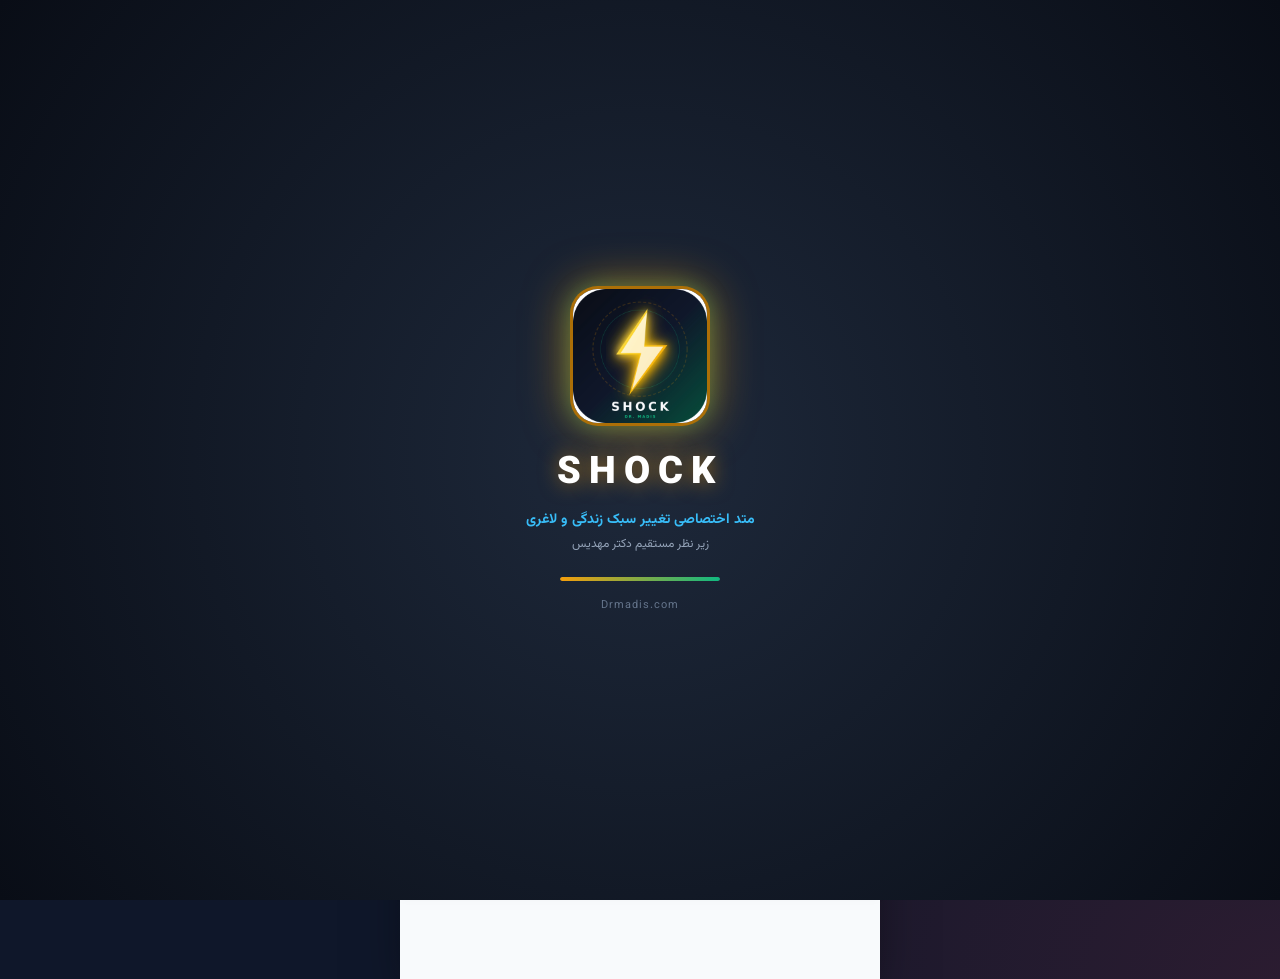
==== commit 56dee03d: "feat: add bilingual support and authentication" ====
--- a/docs/index.html
+++ b/docs/index.html
@@ -59,12 +59,26 @@
         </div>
       </div>
       <div class="header-actions">
+        <!-- Language Switcher (FA / EN) -->
+        <button id="langToggleBtn" class="lang-toggle-btn" onclick="toggleLanguage()" title="Switch Language / تغییر زبان">
+          <span>🌐</span>
+          <span id="langLabel">EN</span>
+        </button>
+
+        <!-- User Authentication Chip/Button -->
+        <div id="userAuthContainer">
+          <button class="user-auth-btn" onclick="openAuthModal('signin')">
+            <span>👤</span>
+            <span id="authBtnText">ورود</span>
+          </button>
+        </div>
+
         <a href="download.html" style="font-size: 11px; text-decoration: none; background: linear-gradient(135deg, #f59e0b, #d97706); color: #090d16; padding: 4px 8px; border-radius: 8px; font-weight: 800; display: inline-flex; align-items: center; gap: 3px;">
           <span>📥</span>
-          <span>دانلود APK</span>
+          <span id="downloadBtnText">APK</span>
         </a>
         <a href="doctor.html" style="font-size: 11px; text-decoration: none; background: #090d16; color: #facc15; border: 1px solid #f59e0b; padding: 4px 8px; border-radius: 8px; font-weight: 700;">
-          پنل پزشک ⚡
+          <span>⚡</span>
         </a>
       </div>
     </header>
@@ -500,6 +514,99 @@
 
   </div>
 
+  <!-- Auth Modal (Sign In / Sign Up) -->
+  <div id="authModalOverlay" class="auth-modal-overlay">
+    <div class="auth-modal">
+      <button class="auth-modal-close" onclick="closeAuthModal()">✕</button>
+      
+      <div style="text-align: center; margin-bottom: 12px;">
+        <div style="width: 52px; height: 52px; border-radius: 50%; overflow: hidden; margin: 0 auto 8px; border: 2px solid #f59e0b; box-shadow: 0 0 12px rgba(245, 158, 11, 0.4);">
+          <img src="icons/shock.jpg" style="width:100%;height:100%;object-fit:cover;">
+        </div>
+        <h3 id="authModalTitle" style="font-size: 18px; font-weight: 900;">ورود به متد شوک</h3>
+        <p id="authModalSubtitle" style="font-size: 12px; color: #64748b;">حساب اختصاصی مراجعین دکتر مهدیس</p>
+      </div>
+
+      <div class="auth-tabs">
+        <button id="tabBtnSignIn" class="auth-tab-btn active" onclick="switchAuthTab('signin')">ورود (Sign In)</button>
+        <button id="tabBtnSignUp" class="auth-tab-btn" onclick="switchAuthTab('signup')">ثبت‌نام (Sign Up)</button>
+      </div>
+
+      <div id="authMsg" class="auth-msg"></div>
+
+      <!-- Sign In Form -->
+      <form id="signInForm" class="auth-form active" onsubmit="handleSignIn(event)">
+        <div class="form-group">
+          <label id="lblSignInPhone" class="form-label">شماره موبایل یا ایمیل</label>
+          <input type="text" id="signInIdentifier" class="form-input" placeholder="09123456789 یا email@example.com" required>
+        </div>
+        <div class="form-group">
+          <label id="lblSignInPass" class="form-label">رمز عبور</label>
+          <input type="password" id="signInPassword" class="form-input" placeholder="••••••••" required>
+        </div>
+        <button type="submit" id="btnSignInSubmit" class="btn-primary" style="margin-top: 14px;">
+          ورود به پنل کاربری
+        </button>
+        <p style="font-size: 12px; text-align: center; color: #64748b; margin-top: 14px;">
+          <span id="txtNoAccount">حساب کاربری ندارید؟</span>
+          <a href="javascript:void(0)" onclick="switchAuthTab('signup')" style="color: var(--primary); font-weight: 700; text-decoration: none;" id="lnkGoSignUp">ثبت‌نام کنید</a>
+        </p>
+      </form>
+
+      <!-- Sign Up Form -->
+      <form id="signUpForm" class="auth-form" onsubmit="handleSignUp(event)">
+        <div class="form-group">
+          <label id="lblSignUpName" class="form-label">نام و نام خانوادگی</label>
+          <input type="text" id="signUpName" class="form-input" placeholder="مثال: سارا محمدی" required>
+        </div>
+        <div class="form-group">
+          <label id="lblSignUpPhone" class="form-label">شماره موبایل یا ایمیل</label>
+          <input type="text" id="signUpIdentifier" class="form-input" placeholder="0912... یا email@example.com" required>
+        </div>
+        <div class="form-group">
+          <label id="lblSignUpPass" class="form-label">رمز عبور (حداقل ۶ کاراکتر)</label>
+          <input type="password" id="signUpPassword" class="form-input" placeholder="••••••••" minlength="6" required>
+        </div>
+        <div style="display: grid; grid-template-columns: 1fr 1fr; gap: 8px;">
+          <div class="form-group">
+            <label id="lblSignUpAge" class="form-label">سن</label>
+            <input type="number" id="signUpAge" class="form-input" value="30" required>
+          </div>
+          <div class="form-group">
+            <label id="lblSignUpHeight" class="form-label">قد (سانتی‌متر)</label>
+            <input type="number" id="signUpHeight" class="form-input" value="168" required>
+          </div>
+        </div>
+        <div style="display: grid; grid-template-columns: 1fr 1fr; gap: 8px;">
+          <div class="form-group">
+            <label id="lblSignUpWeight" class="form-label">وزن فعلی (kg)</label>
+            <input type="number" id="signUpWeight" class="form-input" value="75" required>
+          </div>
+          <div class="form-group">
+            <label id="lblSignUpTarget" class="form-label">وزن هدف (kg)</label>
+            <input type="number" id="signUpTarget" class="form-input" value="60" required>
+          </div>
+        </div>
+        <button type="submit" id="btnSignUpSubmit" class="btn-primary" style="margin-top: 14px;">
+          ایجاد حساب و آغاز متد شوک
+        </button>
+        <p style="font-size: 12px; text-align: center; color: #64748b; margin-top: 14px;">
+          <span id="txtHaveAccount">قبلاً ثبت‌نام کرده‌اید؟</span>
+          <a href="javascript:void(0)" onclick="switchAuthTab('signin')" style="color: var(--primary); font-weight: 700; text-decoration: none;" id="lnkGoSignIn">وارد شوید</a>
+        </p>
+      </form>
+    </div>
+  </div>
+
+  <script>
+    if ('serviceWorker' in navigator) {
+      window.addEventListener('load', () => {
+        navigator.serviceWorker.register('sw.js', { scope: './' })
+          .then(reg => console.log('SW registered:', reg.scope))
+          .catch(err => console.log('SW err:', err));
+      });
+    }
+  </script>
   <script src="app.js"></script>
 </body>
 </html>
--- a/docs/style.css
+++ b/docs/style.css
@@ -1090,3 +1090,210 @@
   color: #64748b;
   letter-spacing: 1px;
 }
+
+
+/* ================= LTR & BILINGUAL SUPPORT ================= */
+html[dir="ltr"] body {
+  direction: ltr;
+}
+
+html[dir="ltr"] .doctor-quote-box {
+  border-right: none;
+  border-left: 3px solid #f43f5e;
+}
+
+html[dir="ltr"] .doctor-inspect-steps {
+  text-align: left;
+}
+
+html[dir="ltr"] .chat-bubble.doctor {
+  border-bottom-right-radius: 16px;
+  border-bottom-left-radius: 4px;
+}
+
+html[dir="ltr"] .chat-bubble.user {
+  border-bottom-left-radius: 16px;
+  border-bottom-right-radius: 4px;
+}
+
+/* Language Switcher Pill */
+.lang-toggle-btn {
+  background: rgba(245, 158, 11, 0.12);
+  color: #f59e0b;
+  border: 1px solid rgba(245, 158, 11, 0.4);
+  padding: 4px 8px;
+  border-radius: var(--radius-sm);
+  font-size: 11px;
+  font-weight: 800;
+  cursor: pointer;
+  transition: var(--transition);
+  display: inline-flex;
+  align-items: center;
+  gap: 4px;
+}
+
+.lang-toggle-btn:hover {
+  background: #f59e0b;
+  color: #090d16;
+}
+
+/* User Auth Chip */
+.user-auth-btn {
+  background: linear-gradient(135deg, #0d9488, #0f766e);
+  color: white;
+  border: none;
+  padding: 5px 10px;
+  border-radius: var(--radius-sm);
+  font-size: 11px;
+  font-weight: 700;
+  cursor: pointer;
+  display: inline-flex;
+  align-items: center;
+  gap: 5px;
+  transition: var(--transition);
+}
+
+.user-auth-btn:hover {
+  filter: brightness(1.1);
+}
+
+.user-logged-chip {
+  display: inline-flex;
+  align-items: center;
+  gap: 6px;
+  background: #e0f2fe;
+  color: #0369a1;
+  padding: 3px 8px;
+  border-radius: var(--radius-full);
+  font-size: 11px;
+  font-weight: 700;
+}
+
+.btn-signout {
+  background: none;
+  border: none;
+  color: #ef4444;
+  font-size: 11px;
+  font-weight: 800;
+  cursor: pointer;
+  padding: 0 4px;
+  text-decoration: underline;
+}
+
+/* ================= AUTH MODAL (SIGN IN / SIGN UP) ================= */
+.auth-modal-overlay {
+  position: fixed;
+  inset: 0;
+  background: rgba(15, 23, 42, 0.85);
+  backdrop-filter: blur(8px);
+  z-index: 999;
+  display: flex;
+  align-items: center;
+  justify-content: center;
+  padding: 16px;
+  opacity: 0;
+  visibility: hidden;
+  transition: all 0.3s cubic-bezier(0.16, 1, 0.3, 1);
+}
+
+.auth-modal-overlay.open {
+  opacity: 1;
+  visibility: visible;
+}
+
+.auth-modal {
+  width: 100%;
+  max-width: 420px;
+  background: #ffffff;
+  border-radius: 20px;
+  padding: 24px 20px;
+  box-shadow: 0 25px 50px -12px rgba(0, 0, 0, 0.4);
+  position: relative;
+  transform: translateY(20px) scale(0.95);
+  transition: transform 0.3s cubic-bezier(0.16, 1, 0.3, 1);
+  color: var(--text-main);
+  max-height: 90vh;
+  overflow-y: auto;
+}
+
+.auth-modal-overlay.open .auth-modal {
+  transform: translateY(0) scale(1);
+}
+
+.auth-modal-close {
+  position: absolute;
+  top: 16px;
+  left: 16px;
+  background: #f1f5f9;
+  border: none;
+  width: 32px;
+  height: 32px;
+  border-radius: 50%;
+  font-size: 16px;
+  cursor: pointer;
+  display: flex;
+  align-items: center;
+  justify-content: center;
+  color: #64748b;
+}
+
+html[dir="ltr"] .auth-modal-close {
+  left: auto;
+  right: 16px;
+}
+
+.auth-tabs {
+  display: flex;
+  border-bottom: 2px solid #f1f5f9;
+  margin-bottom: 18px;
+  margin-top: 10px;
+}
+
+.auth-tab-btn {
+  flex: 1;
+  padding: 10px;
+  background: none;
+  border: none;
+  font-size: 14px;
+  font-weight: 800;
+  color: #64748b;
+  cursor: pointer;
+  border-bottom: 3px solid transparent;
+  transition: var(--transition);
+}
+
+.auth-tab-btn.active {
+  color: var(--primary);
+  border-bottom-color: var(--primary);
+}
+
+.auth-form {
+  display: none;
+  animation: fadeIn 0.25s ease-out;
+}
+
+.auth-form.active {
+  display: block;
+}
+
+.auth-msg {
+  padding: 8px 12px;
+  border-radius: 8px;
+  font-size: 12px;
+  margin-bottom: 12px;
+  display: none;
+}
+
+.auth-msg.error {
+  display: block;
+  background: #fee2e2;
+  color: #991b1b;
+  border: 1px solid #fca5a5;
+}
+
+.auth-msg.success {
+  display: block;
+  background: #dcfce7;
+  color: #166534;
+  border: 1px solid #86efac;
+}
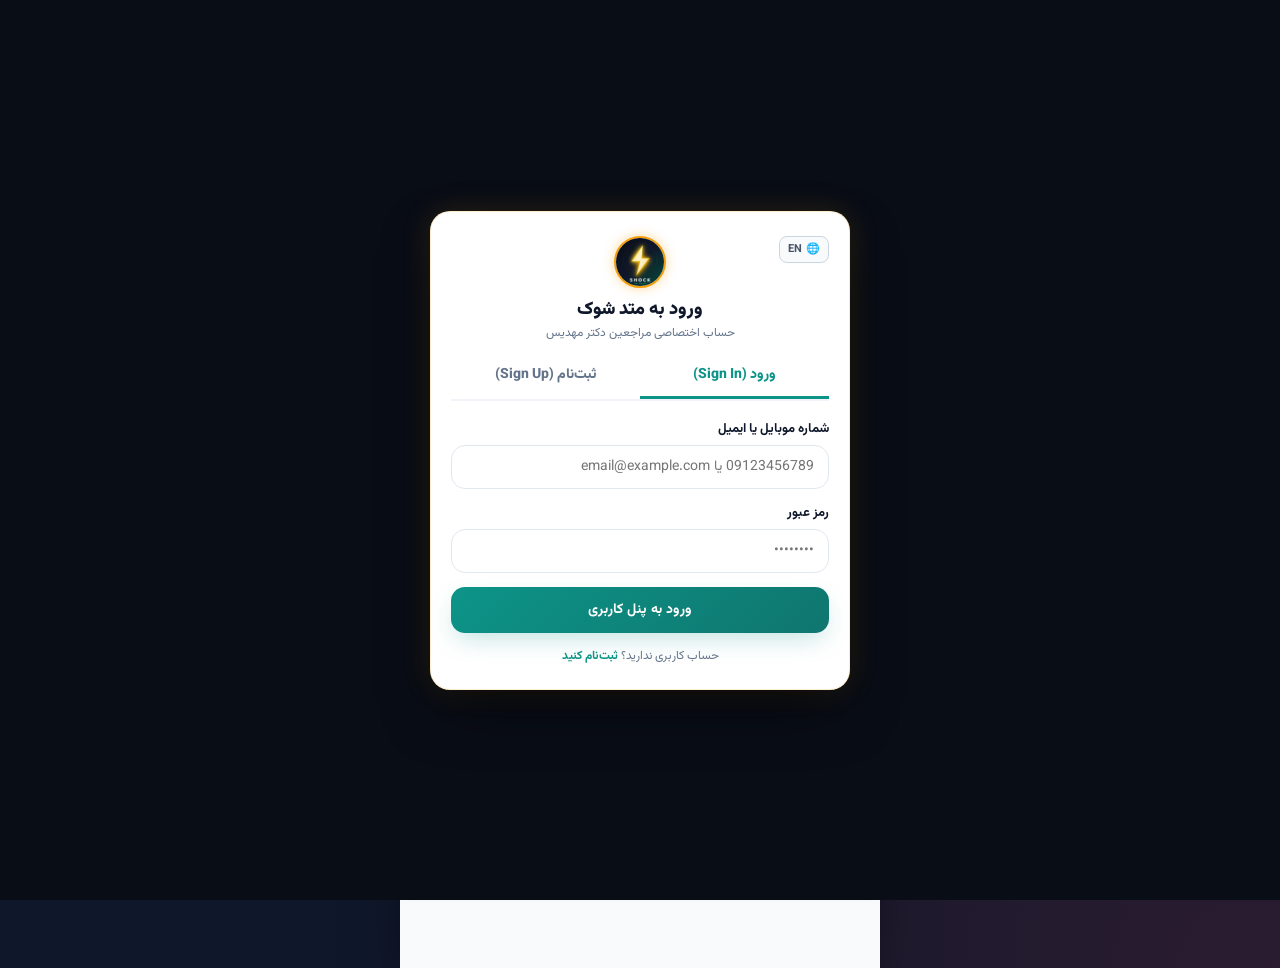
==== commit 56c5f41c: "big Update" ====
--- a/docs/index.html
+++ b/docs/index.html
@@ -23,8 +23,8 @@
         <img src="icons/shock.jpg" alt="Shock ⚡" class="splash-image">
       </div>
       <h1 class="splash-title">SHOCK</h1>
-      <p class="splash-subtitle">متد اختصاصی تغییر سبک زندگی و لاغری</p>
-      <div class="splash-doctor">زیر نظر مستقیم دکتر مهدیس</div>
+      <p class="splash-subtitle" data-i18n="splashSubtitle">متد اختصاصی تغییر سبک زندگی و لاغری</p>
+      <div class="splash-doctor" data-i18n="splashDoctor">زیر نظر مستقیم دکتر مهدیس</div>
       
       <div class="splash-loader-bar">
         <div class="splash-loader-progress"></div>
@@ -36,10 +36,11 @@
   <!-- Mock Push Notification Toast -->
   <div id="notifToast" class="notif-toast">
     <div class="notif-icon" id="notifIcon">⚡</div>
-    <div>
-      <div class="notif-title" id="notifTitle">یادآور متد شوک دکتر مهدیس</div>
-      <div class="notif-body" id="notifBody">سلام عزیزم! ۱۵ دقیقه تا ناهار مونده، ۲ لیوان آب ولرم و ۴ دور تنفس مربعی یادت نره.</div>
+    <div style="flex: 1; min-width: 0;">
+      <div class="notif-title" id="notifTitle" data-i18n="notifDefaultTitle">یادآور متد شوک دکتر مهدیس</div>
+      <div class="notif-body" id="notifBody" data-i18n="notifDefaultBody">سلام عزیزم! ۱۵ دقیقه تا ناهار مونده، ۲ لیوان آب ولرم و ۴ دور تنفس مربعی یادت نره.</div>
     </div>
+    <button class="notif-close-btn" onclick="dismissNotification()" title="بستن / Close">✕</button>
   </div>
 
   <div class="app-container">
@@ -54,8 +55,8 @@
           <div class="online-dot"></div>
         </div>
         <div class="brand-text">
-          <h1>متد شوک | دکتر مهدیس</h1>
-          <p>Drmadis.com • لایف‌استایل و رژیم ۹۰ روزه</p>
+          <h1 data-i18n="brandTitle">متد شوک | دکتر مهدیس</h1>
+          <p data-i18n="brandSubtitle">Drmadis.com • لایف‌استایل و رژیم ۹۰ روزه</p>
         </div>
       </div>
       <div class="header-actions">
@@ -69,16 +70,13 @@
         <div id="userAuthContainer">
           <button class="user-auth-btn" onclick="openAuthModal('signin')">
             <span>👤</span>
-            <span id="authBtnText">ورود</span>
+            <span id="authBtnText" data-i18n="authBtnSignIn">ورود</span>
           </button>
         </div>
 
         <a href="download.html" style="font-size: 11px; text-decoration: none; background: linear-gradient(135deg, #f59e0b, #d97706); color: #090d16; padding: 4px 8px; border-radius: 8px; font-weight: 800; display: inline-flex; align-items: center; gap: 3px;">
           <span>📥</span>
-          <span id="downloadBtnText">APK</span>
-        </a>
-        <a href="doctor.html" style="font-size: 11px; text-decoration: none; background: #090d16; color: #facc15; border: 1px solid #f59e0b; padding: 4px 8px; border-radius: 8px; font-weight: 700;">
-          <span>⚡</span>
+          <span id="downloadBtnText" data-i18n="downloadApk">APK</span>
         </a>
       </div>
     </header>
@@ -91,15 +89,15 @@
         <div style="display: flex; align-items: center; gap: 10px;">
           <span style="font-size: 24px; filter: drop-shadow(0 0 6px #f59e0b);">⚡</span>
           <div>
-            <div style="font-size: 13px; font-weight: 800; color: #fde047;">نصب اپلیکیشن Shock روی گوشی</div>
-            <div style="font-size: 10px; opacity: 0.9;">دسترسی سریع، بدون نوار مرورگر و آفلاین</div>
+            <div style="font-size: 13px; font-weight: 800; color: #fde047;" data-i18n="installBannerTitle">نصب اپلیکیشن Shock روی گوشی</div>
+            <div style="font-size: 10px; opacity: 0.9;" data-i18n="installBannerSub">دسترسی سریع، بدون نوار مرورگر و آفلاین</div>
           </div>
         </div>
         <div style="display: flex; gap: 6px;">
-          <button id="installAppBtn" style="background: linear-gradient(135deg, #f59e0b, #d97706); color: #090d16; border: none; padding: 7px 12px; border-radius: 8px; font-size: 11px; font-weight: 900; cursor: pointer; box-shadow: 0 2px 6px rgba(0,0,0,0.3);">
+          <button id="installAppBtn" data-i18n="installBtn" style="background: linear-gradient(135deg, #f59e0b, #d97706); color: #090d16; border: none; padding: 7px 12px; border-radius: 8px; font-size: 11px; font-weight: 900; cursor: pointer; box-shadow: 0 2px 6px rgba(0,0,0,0.3);">
             نصب سریع
           </button>
-          <a href="download.html" style="background: rgba(255,255,255,0.1); color: #f8fafc; border: 1px solid rgba(255,255,255,0.2); padding: 7px 10px; border-radius: 8px; font-size: 11px; font-weight: 700; text-decoration: none;">
+          <a href="download.html" data-i18n="downloadApkBtn" style="background: rgba(255,255,255,0.1); color: #f8fafc; border: 1px solid rgba(255,255,255,0.2); padding: 7px 10px; border-radius: 8px; font-size: 11px; font-weight: 700; text-decoration: none;">
             دانلود APK
           </a>
         </div>
@@ -116,7 +114,7 @@
         <!-- Technique Hero Card -->
         <div class="technique-hero">
           <div class="technique-tag">
-            <span>✨ تکنیک روز <span id="currentDayNum">۱</span> از ۹۰</span>
+            <span>✨ <span data-i18n="techniquePrefix">تکنیک روز</span> <span id="currentDayNum">۱</span> <span data-i18n="techniqueOf90">از ۹۰</span></span>
             <span style="opacity: 0.6;">•</span>
             <span id="techniqueCategory">هیدراتاسیون و هضم</span>
           </div>
@@ -145,11 +143,11 @@
         <div class="habit-stack-section">
           <div class="stack-header">
             <div class="stack-title">
-              <span>🎯 وظایف انباشتی امروز</span>
-            </div>
-            <div class="stack-count" id="completedTasksRatio">۰ از ۱ انجام شده</div>
-          </div>
-          <p style="font-size: 12px; color: var(--text-muted); margin-bottom: 12px;">
+              <span data-i18n="tasksHeader">🎯 وظایف انباشتی امروز</span>
+            </div>
+            <div class="stack-count" id="completedTasksRatio">۰ از ۹۰ انجام شده</div>
+          </div>
+          <p style="font-size: 12px; color: var(--text-muted); margin-bottom: 12px;" data-i18n="tasksDesc">
             تکنیک‌های هر روز به روزهای قبل اضافه می‌شوند تا سبک زندگی ماندگار شکل بگیرد:
           </p>
           <div class="task-list" id="taskList">
@@ -161,10 +159,10 @@
         <div class="trackers-grid">
           <div class="tracker-card">
             <div class="tracker-header">
-              <span class="tracker-name">💧 آب مصرفی</span>
-              <span style="font-size: 11px; color: #0284c7;">هدف: ۸ لیوان</span>
-            </div>
-            <div class="tracker-val"><span id="waterCount">۳</span> / ۸ <small style="font-size: 12px; font-weight: normal;">لیوان</small></div>
+              <span class="tracker-name" data-i18n="waterTitle">💧 آب مصرفی</span>
+              <span style="font-size: 11px; color: #0284c7;" data-i18n="waterGoal">هدف: ۸ لیوان</span>
+            </div>
+            <div class="tracker-val"><span id="waterCount">۳</span> / ۸ <small style="font-size: 12px; font-weight: normal;" id="waterUnitLabel" data-i18n="glassesWord">لیوان</small></div>
             <div class="water-glasses" id="waterGlasses">
               <span class="glass-icon filled" onclick="setWater(1)">🥛</span>
               <span class="glass-icon filled" onclick="setWater(2)">🥛</span>
@@ -175,33 +173,33 @@
               <span class="glass-icon" onclick="setWater(7)">🥛</span>
               <span class="glass-icon" onclick="setWater(8)">🥛</span>
             </div>
-            <button class="btn-sm-action" onclick="addWater()">+ نوشیدن یک لیوان دیگر</button>
+            <button class="btn-sm-action" onclick="addWater()" data-i18n="addWaterBtn">+ نوشیدن یک لیوان دیگر</button>
           </div>
 
           <div class="tracker-card">
             <div class="tracker-header">
-              <span class="tracker-name">🏃‍♀️ پیاده‌روی و تمرین</span>
-              <span style="font-size: 11px; color: #16a34a;">هدف: ۳۰ دقیقه</span>
-            </div>
-            <div class="tracker-val"><span id="workoutMins">۲۰</span> / ۳۰ <small style="font-size: 12px; font-weight: normal;">دقیقه</small></div>
+              <span class="tracker-name" data-i18n="workoutTitle">🏃‍♀️ پیاده‌روی و تمرین</span>
+              <span style="font-size: 11px; color: #16a34a;" data-i18n="workoutGoal">هدف: ۳۰ دقیقه</span>
+            </div>
+            <div class="tracker-val"><span id="workoutMins">۲۰</span> / ۳۰ <small style="font-size: 12px; font-weight: normal;" id="workoutUnitLabel" data-i18n="minsWord">دقیقه</small></div>
             <div style="background: #e2e8f0; height: 8px; border-radius: 4px; overflow: hidden; margin-bottom: 12px;">
               <div id="workoutProgressBar" style="width: 66%; height: 100%; background: #10b981; transition: width 0.3s;"></div>
             </div>
-            <button class="btn-sm-action" onclick="addWorkout(10)">+ ثبت ۱۰ دقیقه ورزش</button>
+            <button class="btn-sm-action" onclick="addWorkout(10)" data-i18n="addWorkoutBtn">+ ثبت ۱۰ دقیقه ورزش</button>
           </div>
         </div>
 
         <!-- Homework & Task Card (If applicable for day) -->
         <div class="card" id="homeworkCard" style="display: none;">
           <div class="card-title">
-            <span>📝 تکلیف تعاملی امروز</span>
-            <span style="font-size: 11px; background: #fef3c7; color: #b45309; padding: 2px 8px; border-radius: 12px;">ارسال برای پزشک</span>
+            <span data-i18n="homeworkCardTitle">📝 تکلیف تعاملی امروز</span>
+            <span style="font-size: 11px; background: #fef3c7; color: #b45309; padding: 2px 8px; border-radius: 12px;" data-i18n="homeworkBadge">ارسال برای پزشک</span>
           </div>
           <p id="homeworkInstruction" style="font-size: 13px; color: var(--text-muted); line-height: 1.6; margin-bottom: 10px;"></p>
           <div class="form-group">
-            <input type="text" id="homeworkInput" class="form-input" placeholder="پاسخ یا گزارش خود را اینجا بنویسید...">
-          </div>
-          <button class="btn-outline" onclick="submitHomework()">ارسال تکلیف برای خانم دکتر</button>
+            <input type="text" id="homeworkInput" class="form-input" data-i18n-placeholder="homeworkPlaceholder" placeholder="پاسخ یا گزارش خود را اینجا بنویسید...">
+          </div>
+          <button class="btn-outline" onclick="submitHomework()" data-i18n="homeworkSubmitBtn">ارسال تکلیف برای خانم دکتر</button>
         </div>
 
       </section>
@@ -210,46 +208,36 @@
       <section id="tab-waiting" class="tab-pane">
         <div class="waiting-room-hero">
           <div style="font-size: 40px; margin-bottom: 8px;">🔬</div>
-          <h2 style="font-size: 18px; font-weight: 800;">پرونده شما در صف بررسی خانم دکتر است</h2>
-          <p style="font-size: 13px; opacity: 0.9; margin-top: 6px; line-height: 1.6;">
+          <h2 style="font-size: 18px; font-weight: 800;" data-i18n="waitingTitle">پرونده شما در صف بررسی خانم دکتر است</h2>
+          <p style="font-size: 13px; opacity: 0.9; margin-top: 6px; line-height: 1.6;" data-i18n="waitingDesc">
             برخلاف رژیم‌های رباتیک و بی‌کیفیت، رژیم اختصاصی شما بر اساس جواب آزمایش و ویژگی‌های هورمونی توسط شخص خانم دکتر تنظیم می‌شود.
           </p>
           
           <div class="waiting-clock" id="countdownClock">18:42:15</div>
-          <div style="font-size: 12px; opacity: 0.85;">زمان تقریبی تا آماده‌سازی کامل رژیم غذایی و ورزشی</div>
+          <div style="font-size: 12px; opacity: 0.85;" data-i18n="waitingNote">زمان تقریبی تا آماده‌سازی کامل رژیم غذایی و ورزشی</div>
 
           <div class="doctor-inspect-steps">
             <div class="step-indicator done">
               <div class="step-bullet">✓</div>
-              <span>دریافت مشخصات بیومتریک و سابقه پزشکی</span>
+              <span data-i18n="step1">دریافت مشخصات بیومتریک و سابقه پزشکی</span>
             </div>
             <div class="step-indicator done">
               <div class="step-bullet">✓</div>
-              <span>بررسی برگه آزمایش خون و فاکتورهای تیروئید و قند</span>
+              <span data-i18n="step2">بررسی برگه آزمایش خون و فاکتورهای تیروئید و قند</span>
             </div>
             <div class="step-indicator active">
               <div class="step-bullet">⚙</div>
-              <span>آنالیز عکس‌های قبل و فرم بدنی توسط پزشک</span>
+              <span data-i18n="step3">آنالیز عکس‌های قبل و فرم بدنی توسط پزشک</span>
             </div>
             <div class="step-indicator">
               <div class="step-bullet">⏳</div>
-              <span>محاسبه دقیق درشت‌مغذی‌ها و تنظیم پلن غذایی اختصاصی</span>
+              <span data-i18n="step4">محاسبه دقیق درشت‌مغذی‌ها و تنظیم پلن غذایی اختصاصی</span>
             </div>
             <div class="step-indicator">
               <div class="step-bullet">⏳</div>
-              <span>تایید نهایی و بارگذاری در پنل مراجع</span>
-            </div>
-          </div>
-        </div>
-
-        <div class="card">
-          <div class="card-title">تست سریع در دمو (ویژه بررسی کارفرما)</div>
-          <p style="font-size: 13px; color: var(--text-muted); line-height: 1.6; margin-bottom: 12px;">
-            برای اینکه بتوانید فوراً خروجی تایید پزشک را تست کنید، می‌توانید از این دکمه شبیه‌ساز استفاده کنید:
-          </p>
-          <button class="btn-primary" onclick="simulateDoctorApproval()">
-            ⚡ شبیه‌سازی تایید فوری رژیم توسط خانم دکتر
-          </button>
+              <span data-i18n="step5">تایید نهایی و بارگذاری در پنل مراجع</span>
+            </div>
+          </div>
         </div>
       </section>
 
@@ -257,91 +245,91 @@
       <section id="tab-intake" class="tab-pane">
         <div class="card">
           <div class="card-title">
-            <span>📋 پرونده پزشکی و آنالیز سلامت</span>
-            <span style="font-size: 11px; color: var(--primary);">زیر نظر پزشک</span>
+            <span data-i18n="intakeTitle">📋 پرونده پزشکی و آنالیز سلامت</span>
+            <span style="font-size: 11px; color: var(--primary);" data-i18n="intakeBadge">زیر نظر پزشک</span>
           </div>
 
           <form id="intakeForm" onsubmit="saveIntake(event)">
             <div style="display: grid; grid-template-columns: 1fr 1fr; gap: 10px;">
               <div class="form-group">
-                <label class="form-label">قد (سانتی‌متر)</label>
+                <label class="form-label" data-i18n="lblHeight">قد (سانتی‌متر)</label>
                 <input type="number" id="userHeight" class="form-input" value="168" required>
               </div>
               <div class="form-group">
-                <label class="form-label">وزن فعلی (کیلوگرم)</label>
+                <label class="form-label" data-i18n="lblWeight">وزن فعلی (کیلوگرم)</label>
                 <input type="number" id="userWeight" class="form-input" value="78" required>
               </div>
             </div>
 
             <div style="display: grid; grid-template-columns: 1fr 1fr; gap: 10px;">
               <div class="form-group">
-                <label class="form-label">سن</label>
+                <label class="form-label" data-i18n="lblAge">سن</label>
                 <input type="number" id="userAge" class="form-input" value="31" required>
               </div>
               <div class="form-group">
-                <label class="form-label">وزن هدف (کیلوگرم)</label>
+                <label class="form-label" data-i18n="lblTargetWeight">وزن هدف (کیلوگرم)</label>
                 <input type="number" id="userTargetWeight" class="form-input" value="62" required>
               </div>
             </div>
 
             <div class="form-group">
-              <label class="form-label">وضعیت چرخه قاعدگی بانوان</label>
+              <label class="form-label" data-i18n="lblMenstrual">وضعیت چرخه قاعدگی بانوان</label>
               <select id="userMenstrual" class="form-select">
-                <option value="regular">کاملاً منظم (۲۸ تا ۳۰ روزه)</option>
-                <option value="irregular">نامنظم / با تاخیر</option>
-                <option value="pco">دارای تنبلی تخمدان (PCOS)</option>
-                <option value="menopause">یائسگی</option>
-                <option value="male">مراجع آقا هستم</option>
+                <option value="regular" data-i18n="optMenstrualRegular">کاملاً منظم (۲۸ تا ۳۰ روزه)</option>
+                <option value="irregular" data-i18n="optMenstrualIrregular">نامنظم / با تاخیر</option>
+                <option value="pco" data-i18n="optMenstrualPco">دارای تنبلی تخمدان (PCOS)</option>
+                <option value="menopause" data-i18n="optMenstrualMenopause">یائسگی</option>
+                <option value="male" data-i18n="optMenstrualMale">مراجع آقا هستم</option>
               </select>
             </div>
 
             <div class="form-group">
-              <label class="form-label">سابقه بیماری‌ها و حساسیت‌ها</label>
+              <label class="form-label" data-i18n="lblConditions">سابقه بیماری‌ها و حساسیت‌ها</label>
               <input type="text" id="userConditions" class="form-input" value="کم‌کاری تیروئید خفیف (لووتیروکسین)، بدون آلرژی غذایی">
             </div>
 
             <!-- Blood Test Upload -->
             <div class="form-group">
-              <label class="form-label">💉 آپلود برگه آزمایش خون (الزامی جهت بررسی پزشک)</label>
+              <label class="form-label" data-i18n="lblBloodUpload">💉 آپلود برگه آزمایش خون (الزامی جهت بررسی پزشک)</label>
               <div class="upload-zone" onclick="document.getElementById('bloodTestFile').click()">
                 <div style="font-size: 28px; margin-bottom: 4px;">📑</div>
-                <div style="font-size: 13px; font-weight: 700; color: var(--primary);">انتخاب تصویر یا فایل PDF آزمایش</div>
-                <div style="font-size: 11px; color: var(--text-muted); margin-top: 4px;" id="bloodTestFilename">فایل بارگذاری شده: Azmayesh-Khon-Tir98.pdf (تایید شده)</div>
+                <div style="font-size: 13px; font-weight: 700; color: var(--primary);" data-i18n="bloodUploadBtn">انتخاب تصویر یا فایل PDF آزمایش</div>
+                <div style="font-size: 11px; color: var(--text-muted); margin-top: 4px;" id="bloodTestFilename" data-i18n="bloodUploadDone">فایل بارگذاری شده: Azmayesh-Khon-Tir98.pdf (تایید شده)</div>
                 <input type="file" id="bloodTestFile" style="display: none;" onchange="handleBloodTestUpload(event)">
               </div>
             </div>
 
             <!-- 360 Degree Progress Photos (4 Angles) -->
             <div class="form-group">
-              <label class="form-label">📸 تصاویر وضعیت بدنی (۴ زاویه روبرو، پشت و نیم‌رخ‌ها)</label>
-              <p style="font-size: 11px; color: var(--text-muted); margin-bottom: 8px;">
+              <label class="form-label" data-i18n="lblPhotos">📸 تصاویر وضعیت بدنی (۴ زاویه روبرو، پشت و نیم‌رخ‌ها)</label>
+              <p style="font-size: 11px; color: var(--text-muted); margin-bottom: 8px;" data-i18n="photosNotice">
                 این تصاویر صرفاً توسط خانم دکتر برای ارزیابی افتادگی و چربی موضعی مشاهده شده و کاملاً محرمانه است.
               </p>
               
               <div class="angles-grid">
                 <div class="angle-box">
-                  <div class="angle-title">۱. نمای روبرو (Front)</div>
+                  <div class="angle-title" data-i18n="angleFront">۱. نمای روبرو (Front)</div>
                   <div class="angle-preview" onclick="selectAnglePhoto('front')">
                     <span id="preview-front">🧍‍♀️</span>
                   </div>
                 </div>
 
                 <div class="angle-box">
-                  <div class="angle-title">۲. نیم‌رخ راست (Right)</div>
+                  <div class="angle-title" data-i18n="angleRight">۲. نیم‌رخ راست (Right)</div>
                   <div class="angle-preview" onclick="selectAnglePhoto('right')">
                     <span id="preview-right">🧍‍♀️</span>
                   </div>
                 </div>
 
                 <div class="angle-box">
-                  <div class="angle-title">۳. نمای پشت (Back)</div>
+                  <div class="angle-title" data-i18n="angleBack">۳. نمای پشت (Back)</div>
                   <div class="angle-preview" onclick="selectAnglePhoto('back')">
                     <span id="preview-back">🧍‍♀️</span>
                   </div>
                 </div>
 
                 <div class="angle-box">
-                  <div class="angle-title">۴. نیم‌رخ چپ (Left)</div>
+                  <div class="angle-title" data-i18n="angleLeft">۴. نیم‌رخ چپ (Left)</div>
                   <div class="angle-preview" onclick="selectAnglePhoto('left')">
                     <span id="preview-left">🧍‍♀️</span>
                   </div>
@@ -349,7 +337,7 @@
               </div>
             </div>
 
-            <button type="submit" class="btn-primary" style="margin-top: 14px;">
+            <button type="submit" class="btn-primary" style="margin-top: 14px;" data-i18n="btnSaveIntake">
               💾 ذخیره پرونده و ارسال برای خانم دکتر
             </button>
           </form>
@@ -360,40 +348,40 @@
       <section id="tab-followup" class="tab-pane">
         <div class="card">
           <div class="card-title">
-            <span>🔔 موتور فالوآپ و پیگیری هوشمند</span>
-            <span style="font-size: 11px; color: #10b981;">نرخ پایبندی: ۹۳٪</span>
-          </div>
-          <p style="font-size: 13px; color: var(--text-muted); line-height: 1.6; margin-bottom: 14px;">
-            همانطور که کارفرمای محترم تاکید کردند، عامل اصلی نتیجه‌گیری افراد در رژیم «فالوآپ و یادآوری منظم» است. در اینجا نمونه نوتیفیکیشن‌های روزانه طراحی شده را امتحان کنید:
+            <span data-i18n="followupTitle">🔔 موتور فالوآپ و پیگیری هوشمند</span>
+            <span style="font-size: 11px; color: #10b981;" data-i18n="followupBadge">نرخ پایبندی: ۹۳٪</span>
+          </div>
+          <p style="font-size: 13px; color: var(--text-muted); line-height: 1.6; margin-bottom: 14px;" data-i18n="followupDesc">
+            عامل اصلی نتیجه‌گیری افراد در رژیم «فالوآپ و یادآوری منظم» است. در اینجا نمونه نوتیفیکیشن‌های روزانه طراحی شده را امتحان کنید:
           </p>
 
           <div style="display: flex; flex-direction: column; gap: 10px;">
-            <button class="btn-outline" onclick="triggerMockNotification('water')">
-              💧 شبیه‌ساز نوتیفیکیشن: «آب قبل از غذا رو خوردی؟»
+            <button class="btn-outline" onclick="triggerMockNotification('water')" data-i18n="btnSimWater">
+              💧 شبیه‌ساز: «آب قبل از غذا رو خوردی؟»
             </button>
-            <button class="btn-outline" onclick="triggerMockNotification('breath')">
-              🧘‍♀️ شبیه‌ساز نوتیفیکیشن: «۴ دور تنفس مربعی برای آرامش»
+            <button class="btn-outline" onclick="triggerMockNotification('breath')" data-i18n="btnSimBreath">
+              🧘‍♀️ شبیه‌ساز: «۴ دور تنفس مربعی برای آرامش»
             </button>
-            <button class="btn-outline" onclick="triggerMockNotification('workout')">
-              👟 شبیه‌ساز نوتیفیکیشن: «وقت ۲۰ دقیقه پیاده‌روی شادابه»
+            <button class="btn-outline" onclick="triggerMockNotification('workout')" data-i18n="btnSimWorkout">
+              👟 شبیه‌ساز: «وقت ۲۰ دقیقه پیاده‌روی شادابه»
             </button>
-            <button class="btn-outline" onclick="triggerMockNotification('cbt')">
-              📝 شبیه‌ساز نوتیفیکیشن: «جدول مزایای لاغریت رو امروز خوندی؟»
+            <button class="btn-outline" onclick="triggerMockNotification('cbt')" data-i18n="btnSimCbt">
+              📝 شبیه‌ساز: «جدول مزایای لاغریت رو امروز خوندی؟»
             </button>
           </div>
         </div>
 
         <div class="card">
-          <div class="card-title">تنظیمات کانال‌های اطلاع‌رسانی</div>
+          <div class="card-title" data-i18n="notifChannelsTitle">تنظیمات کانال‌های اطلاع‌رسانی</div>
           <div style="display: flex; flex-direction: column; gap: 10px; font-size: 13px;">
             <label style="display: flex; align-items: center; gap: 8px;">
-              <input type="checkbox" checked> دریافت پیامک سریع در صورت بسته بودن اپلیکیشن
+              <input type="checkbox" checked> <span data-i18n="chSms">دریافت پیامک سریع در صورت بسته بودن اپلیکیشن</span>
             </label>
             <label style="display: flex; align-items: center; gap: 8px;">
-              <input type="checkbox" checked> نوتیفیکیشن پوش مرورگر (Web Push)
+              <input type="checkbox" checked> <span data-i18n="chPush">نوتیفیکیشن پوش مرورگر (Web Push)</span>
             </label>
             <label style="display: flex; align-items: center; gap: 8px;">
-              <input type="checkbox" checked> یادآوری ویس‌های انگیزشی صبحگاهی خانم دکتر
+              <input type="checkbox" checked> <span data-i18n="chAudio">یادآوری ویس‌های انگیزشی صبحگاهی خانم دکتر</span>
             </label>
           </div>
         </div>
@@ -404,48 +392,48 @@
         <div class="card" style="background: linear-gradient(135deg, #f59e0b, #d97706); color: white;">
           <div style="display: flex; justify-content: space-between; align-items: center;">
             <div>
-              <div style="font-size: 12px; opacity: 0.9;">سطح انگیزه و سلامت شما</div>
-              <div style="font-size: 20px; font-weight: 900; margin-top: 4px;">رهروی پراراده (سطح ۲)</div>
+              <div style="font-size: 12px; opacity: 0.9;" data-i18n="rewardsLevelTitle">سطح انگیزه و سلامت شما</div>
+              <div style="font-size: 20px; font-weight: 900; margin-top: 4px;" data-i18n="rewardsLevelVal">رهروی پراراده (سطح ۲)</div>
             </div>
             <div style="font-size: 36px;">🏆</div>
           </div>
-          <div style="margin-top: 14px; background: rgba(0, 0, 0, 0.2); padding: 8px 12px; border-radius: 8px; font-size: 12px;">
-            امتیاز فعلی شما: <strong id="userTotalXp">۳۵۰</strong> امتیاز (۱۵۰ امتیاز تا باز شدن مدال بعدی)
+          <div style="margin-top: 14px; background: rgba(0, 0, 0, 0.2); padding: 8px 12px; border-radius: 8px; font-size: 12px;" id="userScoreContainer">
+            <span data-i18n="rewardsScorePrefix">امتیاز فعلی شما:</span> <strong id="userTotalXp">۳۵۰</strong> <span data-i18n="rewardsScoreSuffix">امتیاز (۱۵۰ امتیاز تا باز شدن مدال بعدی)</span>
           </div>
         </div>
 
         <div class="card">
-          <div class="card-title">نشان‌های افتخار و دستاوردها</div>
+          <div class="card-title" data-i18n="rewardsBadgesTitle">نشان‌های افتخار و دستاوردها</div>
           <div class="badges-grid">
             <div class="badge-card unlocked">
               <div class="badge-icon">💧</div>
-              <div class="badge-name">سفیر آب</div>
-              <div class="badge-status">کسب شده ✓</div>
+              <div class="badge-name" data-i18n="badgeWaterName">سفیر آب</div>
+              <div class="badge-status" data-i18n="badgeUnlocked">کسب شده ✓</div>
             </div>
             <div class="badge-card unlocked">
               <div class="badge-icon">🧘‍♀️</div>
-              <div class="badge-name">تنفس آرام</div>
-              <div class="badge-status">کسب شده ✓</div>
+              <div class="badge-name" data-i18n="badgeBreathName">تنفس آرام</div>
+              <div class="badge-status" data-i18n="badgeUnlocked">کسب شده ✓</div>
             </div>
             <div class="badge-card unlocked">
               <div class="badge-icon">🥗</div>
-              <div class="badge-name">بشقاب سبز</div>
-              <div class="badge-status">کسب شده ✓</div>
+              <div class="badge-name" data-i18n="badgePlateName">بشقاب سبز</div>
+              <div class="badge-status" data-i18n="badgeUnlocked">کسب شده ✓</div>
             </div>
             <div class="badge-card">
               <div class="badge-icon">🪑</div>
-              <div class="badge-name">تمرکز نشسته</div>
-              <div class="badge-status">در حال تکمیل</div>
+              <div class="badge-name" data-i18n="badgeFocusName">تمرکز نشسته</div>
+              <div class="badge-status" data-i18n="badgeInProgress">در حال تکمیل</div>
             </div>
             <div class="badge-card">
               <div class="badge-icon">📝</div>
-              <div class="badge-name">کارت مزایا</div>
-              <div class="badge-status">قفل در روز ۵</div>
+              <div class="badge-name" data-i18n="badgeCbtName">کارت مزایا</div>
+              <div class="badge-status" data-i18n="badgeLockedDay5">قفل در روز ۵</div>
             </div>
             <div class="badge-card">
               <div class="badge-icon">🏅</div>
-              <div class="badge-name">هفته اول طلایی</div>
-              <div class="badge-status">قفل در روز ۷</div>
+              <div class="badge-name" data-i18n="badgeWeek1Name">هفته اول طلایی</div>
+              <div class="badge-status" data-i18n="badgeLockedDay7">قفل در روز ۷</div>
             </div>
           </div>
         </div>
@@ -457,25 +445,21 @@
           <div style="padding: 10px 14px; background: white; border-bottom: 1px solid var(--border); display: flex; align-items: center; gap: 10px;">
             <div style="width: 32px; height: 32px; border-radius: 50%; background: #e0f2fe; display: flex; align-items: center; justify-content: center; font-size: 16px;">👩‍⚕️</div>
             <div>
-              <div style="font-size: 13px; font-weight: 700;">دستیار و مشاور خانم دکتر</div>
-              <div style="font-size: 10px; color: #10b981;">پاسخگوی شما مثل یک دوست صمیمی</div>
+              <div style="font-size: 13px; font-weight: 700;" data-i18n="chatDoctorName">دستیار و مشاور خانم دکتر</div>
+              <div style="font-size: 10px; color: #10b981;" data-i18n="chatDoctorStatus">پاسخگوی شما مثل یک دوست صمیمی</div>
             </div>
           </div>
 
           <div class="chat-messages" id="chatMessages">
-            <div class="chat-bubble doctor">
-              سلام دوست من! خسته نباشی. من و خانم دکتر اینجاییم تا هر سوال یا چالشی توی رژیم و تکنیک‌های روزت داری رو با هم حل کنیم. امروز چطور پیش رفت؟
-            </div>
-            <div class="chat-bubble user">
-              سلام خانم دکتر، تکنیک تنفس مربعی قبل از ناهار واقعا استرسم رو کم کرد. فقط سر کار گاهی یادم میره آب بخورم.
-            </div>
-            <div class="chat-bubble doctor">
-              آفرین به همتت! دقیقاً به همین خاطر روی گوشیت نوتیف یادآوری فرستادیم. بطری آب رو همیشه روی میز جلو چشمت بذار تا عادتت تثبیت بشه. عکس ناهارت رو هم بفرست تا بشقابت رو ببینم ❤️
+            <div id="chatEmptyState" class="chat-empty-state" style="text-align: center; padding: 70px 16px; color: #94a3b8;">
+              <div style="font-size: 40px; margin-bottom: 12px; opacity: 0.85;">💬</div>
+              <div style="font-weight: 800; font-size: 14px; color: #334155; margin-bottom: 6px;" data-i18n="chatEmptyTitle">گفتگوی مستقیم با خانم دکتر</div>
+              <div style="font-size: 12px; line-height: 1.6; color: #94a3b8;" data-i18n="chatEmptySub">هنوز پیامی ارسال نشده است.<br>هر سوال، چالش یا احساسی در طول روز داشتی، اینجا بنویس!</div>
             </div>
           </div>
 
           <div class="chat-input-bar">
-            <input type="text" id="chatInput" class="chat-input" placeholder="پیام یا سوالت رو اینجا بنویس..." onkeypress="handleChatEnter(event)">
+            <input type="text" id="chatInput" class="chat-input" data-i18n-placeholder="chatPlaceholder" placeholder="پیام یا سوالت رو اینجا بنویس..." onkeypress="handleChatEnter(event)">
             <button class="chat-send-btn" onclick="sendChatMessage()">➤</button>
           </div>
         </div>
@@ -487,28 +471,28 @@
     <nav class="app-nav">
       <button class="nav-item active" onclick="switchTab('tab-today', this)">
         <span class="icon">🏠</span>
-        <span>برنامه امروز</span>
+        <span class="nav-label" id="navLabelToday" data-i18n="tabToday">برنامه امروز</span>
       </button>
       <button class="nav-item" onclick="switchTab('tab-waiting', this)">
         <span class="icon">⏳</span>
-        <span>صف پزشک</span>
+        <span class="nav-label" id="navLabelWaiting" data-i18n="tabWaiting">صف پزشک</span>
         <span class="nav-badge"></span>
       </button>
       <button class="nav-item" onclick="switchTab('tab-intake', this)">
         <span class="icon">📋</span>
-        <span>پرونده سلامت</span>
+        <span class="nav-label" id="navLabelIntake" data-i18n="tabIntake">پرونده سلامت</span>
       </button>
       <button class="nav-item" onclick="switchTab('tab-followup', this)">
         <span class="icon">🔔</span>
-        <span>فالوآپ‌ها</span>
+        <span class="nav-label" id="navLabelFollowup" data-i18n="tabFollowup">فالوآپ‌ها</span>
       </button>
       <button class="nav-item" onclick="switchTab('tab-rewards', this)">
         <span class="icon">🏆</span>
-        <span>دستاوردها</span>
+        <span class="nav-label" id="navLabelRewards" data-i18n="tabRewards">دستاوردها</span>
       </button>
       <button class="nav-item" onclick="switchTab('tab-chat', this)">
         <span class="icon">💬</span>
-        <span>چت همراه</span>
+        <span class="nav-label" id="navLabelChat" data-i18n="tabChat">چت همراه</span>
       </button>
     </nav>
 
@@ -519,17 +503,23 @@
     <div class="auth-modal">
       <button class="auth-modal-close" onclick="closeAuthModal()">✕</button>
       
-      <div style="text-align: center; margin-bottom: 12px;">
+      <div style="text-align: center; margin-bottom: 12px; position: relative;">
+        <!-- Auth Modal Language Switcher -->
+        <button onclick="toggleLanguage()" type="button" class="btn-auth-lang" style="position: absolute; top: 0; right: 0; background: #f8fafc; border: 1px solid #cbd5e1; border-radius: 8px; padding: 4px 8px; font-size: 11px; cursor: pointer; display: flex; align-items: center; gap: 4px; color: #475569; font-weight: 700;">
+          <span>🌐</span>
+          <span class="auth-lang-label">EN</span>
+        </button>
+
         <div style="width: 52px; height: 52px; border-radius: 50%; overflow: hidden; margin: 0 auto 8px; border: 2px solid #f59e0b; box-shadow: 0 0 12px rgba(245, 158, 11, 0.4);">
           <img src="icons/shock.jpg" style="width:100%;height:100%;object-fit:cover;">
         </div>
-        <h3 id="authModalTitle" style="font-size: 18px; font-weight: 900;">ورود به متد شوک</h3>
-        <p id="authModalSubtitle" style="font-size: 12px; color: #64748b;">حساب اختصاصی مراجعین دکتر مهدیس</p>
+        <h3 id="authModalTitle" style="font-size: 18px; font-weight: 900;" data-i18n="authModalSignInTitle">ورود به متد شوک</h3>
+        <p id="authModalSubtitle" style="font-size: 12px; color: #64748b;" data-i18n="authModalSubtitle">حساب اختصاصی مراجعین دکتر مهدیس</p>
       </div>
 
       <div class="auth-tabs">
-        <button id="tabBtnSignIn" class="auth-tab-btn active" onclick="switchAuthTab('signin')">ورود (Sign In)</button>
-        <button id="tabBtnSignUp" class="auth-tab-btn" onclick="switchAuthTab('signup')">ثبت‌نام (Sign Up)</button>
+        <button id="tabBtnSignIn" class="auth-tab-btn active" onclick="switchAuthTab('signin')" data-i18n="tabSignIn">ورود (Sign In)</button>
+        <button id="tabBtnSignUp" class="auth-tab-btn" onclick="switchAuthTab('signup')" data-i18n="tabSignUp">ثبت‌نام (Sign Up)</button>
       </div>
 
       <div id="authMsg" class="auth-msg"></div>
@@ -537,62 +527,62 @@
       <!-- Sign In Form -->
       <form id="signInForm" class="auth-form active" onsubmit="handleSignIn(event)">
         <div class="form-group">
-          <label id="lblSignInPhone" class="form-label">شماره موبایل یا ایمیل</label>
+          <label id="lblSignInPhone" class="form-label" data-i18n="lblIdentifier">شماره موبایل یا ایمیل</label>
           <input type="text" id="signInIdentifier" class="form-input" placeholder="09123456789 یا email@example.com" required>
         </div>
         <div class="form-group">
-          <label id="lblSignInPass" class="form-label">رمز عبور</label>
+          <label id="lblSignInPass" class="form-label" data-i18n="lblPassword">رمز عبور</label>
           <input type="password" id="signInPassword" class="form-input" placeholder="••••••••" required>
         </div>
-        <button type="submit" id="btnSignInSubmit" class="btn-primary" style="margin-top: 14px;">
+        <button type="submit" id="btnSignInSubmit" class="btn-primary" style="margin-top: 14px;" data-i18n="btnSubmitSignIn">
           ورود به پنل کاربری
         </button>
         <p style="font-size: 12px; text-align: center; color: #64748b; margin-top: 14px;">
-          <span id="txtNoAccount">حساب کاربری ندارید؟</span>
-          <a href="javascript:void(0)" onclick="switchAuthTab('signup')" style="color: var(--primary); font-weight: 700; text-decoration: none;" id="lnkGoSignUp">ثبت‌نام کنید</a>
+          <span id="txtNoAccount" data-i18n="noAccountPrompt">حساب کاربری ندارید؟</span>
+          <a href="javascript:void(0)" onclick="switchAuthTab('signup')" style="color: var(--primary); font-weight: 700; text-decoration: none;" id="lnkGoSignUp" data-i18n="linkSignUp">ثبت‌نام کنید</a>
         </p>
       </form>
 
       <!-- Sign Up Form -->
       <form id="signUpForm" class="auth-form" onsubmit="handleSignUp(event)">
         <div class="form-group">
-          <label id="lblSignUpName" class="form-label">نام و نام خانوادگی</label>
-          <input type="text" id="signUpName" class="form-input" placeholder="مثال: سارا محمدی" required>
+          <label id="lblSignUpName" class="form-label" data-i18n="lblFullName">نام و نام خانوادگی</label>
+          <input type="text" id="signUpName" class="form-input" data-i18n-placeholder="signUpNamePlaceholder" placeholder="نام و نام خانوادگی" required>
         </div>
         <div class="form-group">
-          <label id="lblSignUpPhone" class="form-label">شماره موبایل یا ایمیل</label>
+          <label id="lblSignUpPhone" class="form-label" data-i18n="lblIdentifier">شماره موبایل یا ایمیل</label>
           <input type="text" id="signUpIdentifier" class="form-input" placeholder="0912... یا email@example.com" required>
         </div>
         <div class="form-group">
-          <label id="lblSignUpPass" class="form-label">رمز عبور (حداقل ۶ کاراکتر)</label>
+          <label id="lblSignUpPass" class="form-label" data-i18n="lblPasswordMin6">رمز عبور (حداقل ۶ کاراکتر)</label>
           <input type="password" id="signUpPassword" class="form-input" placeholder="••••••••" minlength="6" required>
         </div>
         <div style="display: grid; grid-template-columns: 1fr 1fr; gap: 8px;">
           <div class="form-group">
-            <label id="lblSignUpAge" class="form-label">سن</label>
+            <label id="lblSignUpAge" class="form-label" data-i18n="lblAge">سن</label>
             <input type="number" id="signUpAge" class="form-input" value="30" required>
           </div>
           <div class="form-group">
-            <label id="lblSignUpHeight" class="form-label">قد (سانتی‌متر)</label>
+            <label id="lblSignUpHeight" class="form-label" data-i18n="lblHeight">قد (سانتی‌متر)</label>
             <input type="number" id="signUpHeight" class="form-input" value="168" required>
           </div>
         </div>
         <div style="display: grid; grid-template-columns: 1fr 1fr; gap: 8px;">
           <div class="form-group">
-            <label id="lblSignUpWeight" class="form-label">وزن فعلی (kg)</label>
+            <label id="lblSignUpWeight" class="form-label" data-i18n="lblWeight">وزن فعلی (kg)</label>
             <input type="number" id="signUpWeight" class="form-input" value="75" required>
           </div>
           <div class="form-group">
-            <label id="lblSignUpTarget" class="form-label">وزن هدف (kg)</label>
+            <label id="lblSignUpTarget" class="form-label" data-i18n="lblTargetWeight">وزن هدف (kg)</label>
             <input type="number" id="signUpTarget" class="form-input" value="60" required>
           </div>
         </div>
-        <button type="submit" id="btnSignUpSubmit" class="btn-primary" style="margin-top: 14px;">
+        <button type="submit" id="btnSignUpSubmit" class="btn-primary" style="margin-top: 14px;" data-i18n="btnSubmitSignUp">
           ایجاد حساب و آغاز متد شوک
         </button>
         <p style="font-size: 12px; text-align: center; color: #64748b; margin-top: 14px;">
-          <span id="txtHaveAccount">قبلاً ثبت‌نام کرده‌اید؟</span>
-          <a href="javascript:void(0)" onclick="switchAuthTab('signin')" style="color: var(--primary); font-weight: 700; text-decoration: none;" id="lnkGoSignIn">وارد شوید</a>
+          <span id="txtHaveAccount" data-i18n="haveAccountPrompt">قبلاً ثبت‌نام کرده‌اید؟</span>
+          <a href="javascript:void(0)" onclick="switchAuthTab('signin')" style="color: var(--primary); font-weight: 700; text-decoration: none;" id="lnkGoSignIn" data-i18n="linkSignIn">وارد شوید</a>
         </p>
       </form>
     </div>
@@ -610,4 +600,3 @@
   <script src="app.js"></script>
 </body>
 </html>
-
--- a/docs/style.css
+++ b/docs/style.css
@@ -198,11 +198,16 @@
 .nav-badge {
   position: absolute;
   top: 4px;
-  left: 8px;
-  width: 8px;
-  height: 8px;
+  left: 10px;
+  width: 7px;
+  height: 7px;
   background: var(--accent);
   border-radius: var(--radius-full);
+  pointer-events: none;
+  font-size: 0 !important;
+  line-height: 0 !important;
+  color: transparent !important;
+  overflow: hidden;
 }
 
 /* Main Content Area */
@@ -845,27 +850,60 @@
 /* Notification Follow-up Simulation Bar */
 .notif-toast {
   position: fixed;
-  top: 70px;
+  top: -200px;
   left: 50%;
-  transform: translateX(-50%) translateY(-100px);
+  transform: translateX(-50%);
   max-width: 440px;
   width: 90%;
-  background: rgba(15, 23, 42, 0.95);
-  color: white;
-  padding: 14px 18px;
+  background: rgba(15, 23, 42, 0.98);
+  color: white;
+  padding: 12px 16px;
   border-radius: var(--radius-lg);
-  box-shadow: 0 20px 25px -5px rgba(0,0,0,0.4);
+  box-shadow: 0 20px 30px rgba(0, 0, 0, 0.6);
   display: flex;
   align-items: center;
   gap: 12px;
-  z-index: 100;
-  transition: transform 0.4s cubic-bezier(0.16, 1, 0.3, 1);
-  border: 1px solid rgba(255, 255, 255, 0.15);
-  backdrop-filter: blur(8px);
+  z-index: 2000;
+  opacity: 0;
+  visibility: hidden;
+  pointer-events: none;
+  transition: all 0.35s cubic-bezier(0.16, 1, 0.3, 1);
+  border: 1px solid rgba(245, 158, 11, 0.4);
+  backdrop-filter: blur(10px);
 }
 
 .notif-toast.show {
-  transform: translateX(-50%) translateY(0);
+  top: 14px;
+  opacity: 1;
+  visibility: visible;
+  pointer-events: auto;
+}
+
+.notif-close-btn {
+  background: rgba(255, 255, 255, 0.15);
+  border: none;
+  color: #94a3b8;
+  width: 26px;
+  height: 26px;
+  border-radius: 50%;
+  font-size: 13px;
+  display: flex;
+  align-items: center;
+  justify-content: center;
+  cursor: pointer;
+  margin-right: auto;
+  transition: var(--transition);
+  flex-shrink: 0;
+}
+
+html[dir="ltr"] .notif-close-btn {
+  margin-right: 0;
+  margin-left: auto;
+}
+
+.notif-close-btn:hover {
+  background: rgba(255, 255, 255, 0.3);
+  color: white;
 }
 
 .notif-icon {
@@ -1118,11 +1156,11 @@
 
 /* Language Switcher Pill */
 .lang-toggle-btn {
-  background: rgba(245, 158, 11, 0.12);
-  color: #f59e0b;
-  border: 1px solid rgba(245, 158, 11, 0.4);
-  padding: 4px 8px;
-  border-radius: var(--radius-sm);
+  background: linear-gradient(135deg, #1e293b, #0f172a);
+  color: #facc15;
+  border: 1.5px solid #f59e0b;
+  padding: 5px 9px;
+  border-radius: 8px;
   font-size: 11px;
   font-weight: 800;
   cursor: pointer;
@@ -1130,11 +1168,13 @@
   display: inline-flex;
   align-items: center;
   gap: 4px;
+  box-shadow: 0 2px 6px rgba(0, 0, 0, 0.3);
 }
 
 .lang-toggle-btn:hover {
   background: #f59e0b;
   color: #090d16;
+  transform: scale(1.05);
 }
 
 /* User Auth Chip */
@@ -1199,6 +1239,24 @@
 .auth-modal-overlay.open {
   opacity: 1;
   visibility: visible;
+}
+
+.auth-modal-overlay.mandatory {
+  background: #090d16;
+  backdrop-filter: blur(20px);
+  z-index: 9999;
+  opacity: 1;
+  visibility: visible;
+}
+
+.auth-modal-overlay.mandatory .auth-modal-close {
+  display: none !important;
+}
+
+.auth-modal-overlay.mandatory .auth-modal {
+  transform: translateY(0) scale(1);
+  box-shadow: 0 25px 60px -15px rgba(0, 0, 0, 0.7), 0 0 30px rgba(245, 158, 11, 0.15);
+  border: 1px solid rgba(245, 158, 11, 0.2);
 }
 
 .auth-modal {
